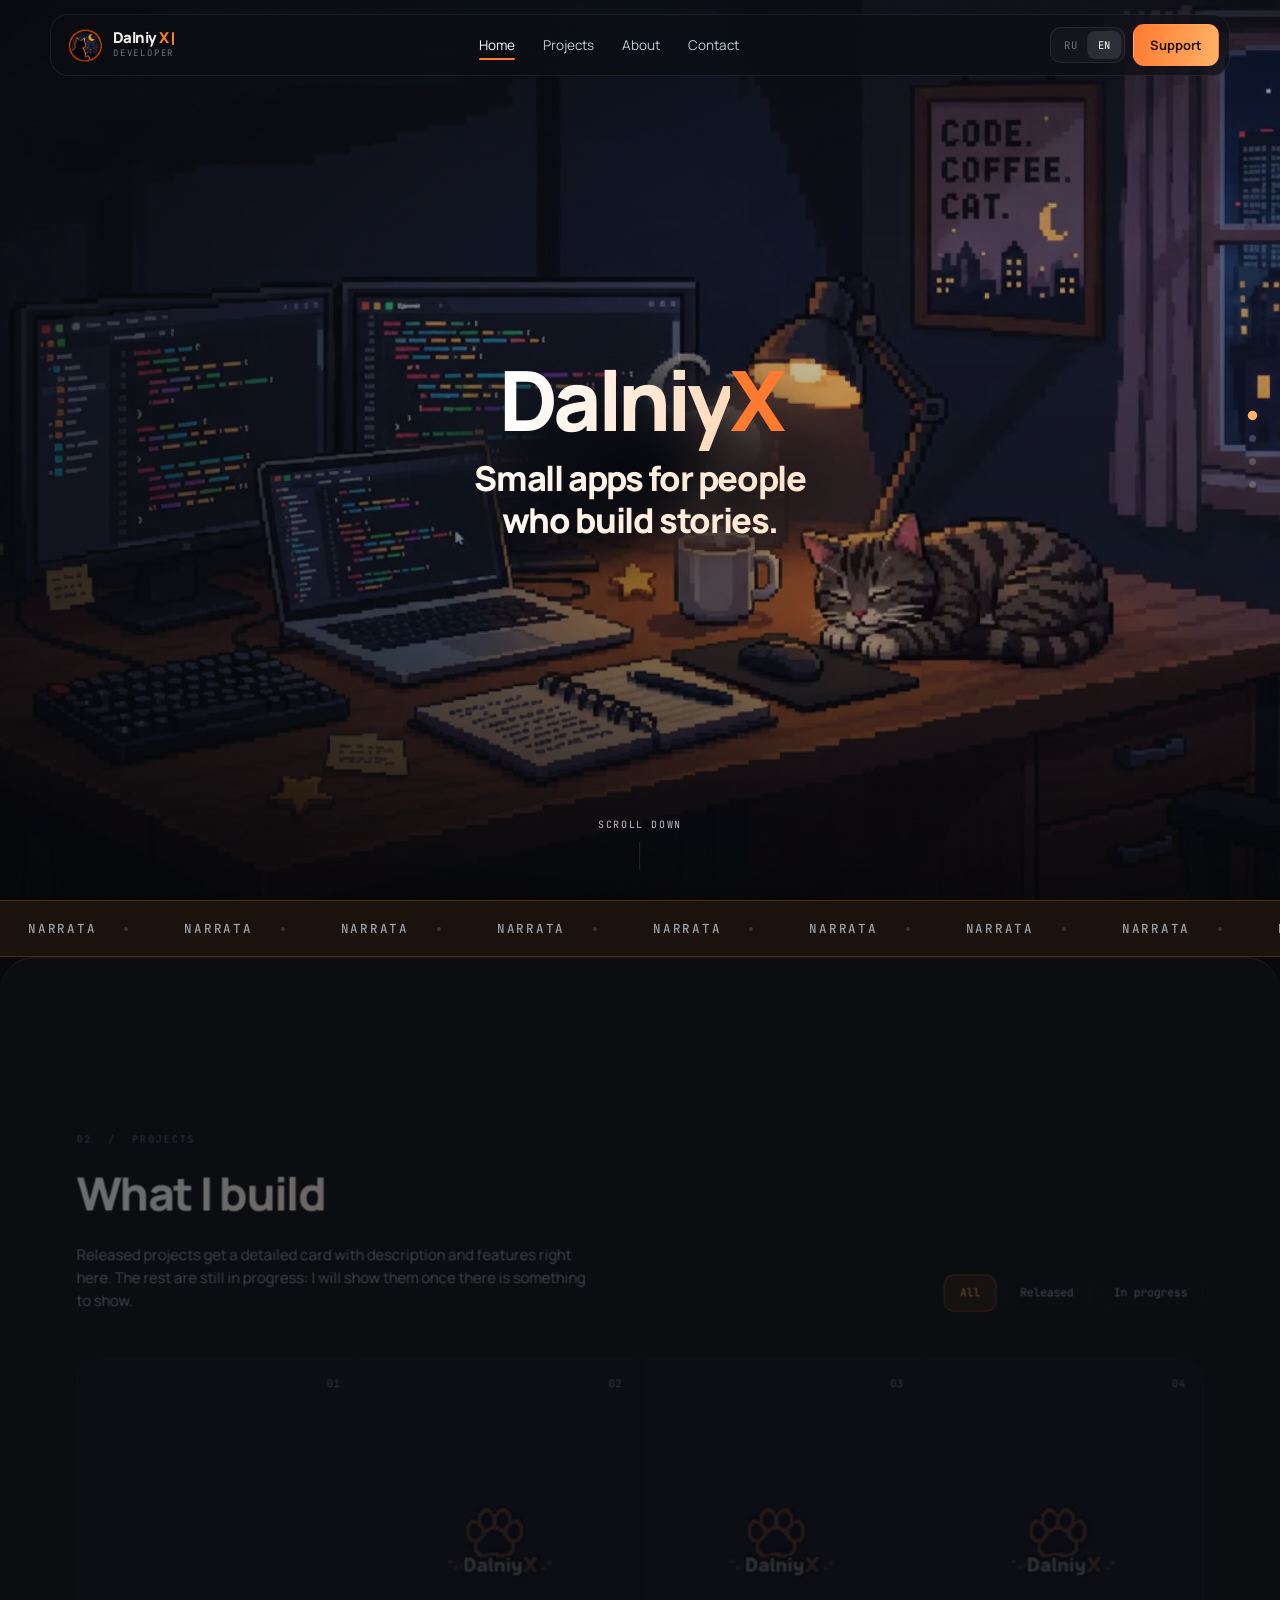
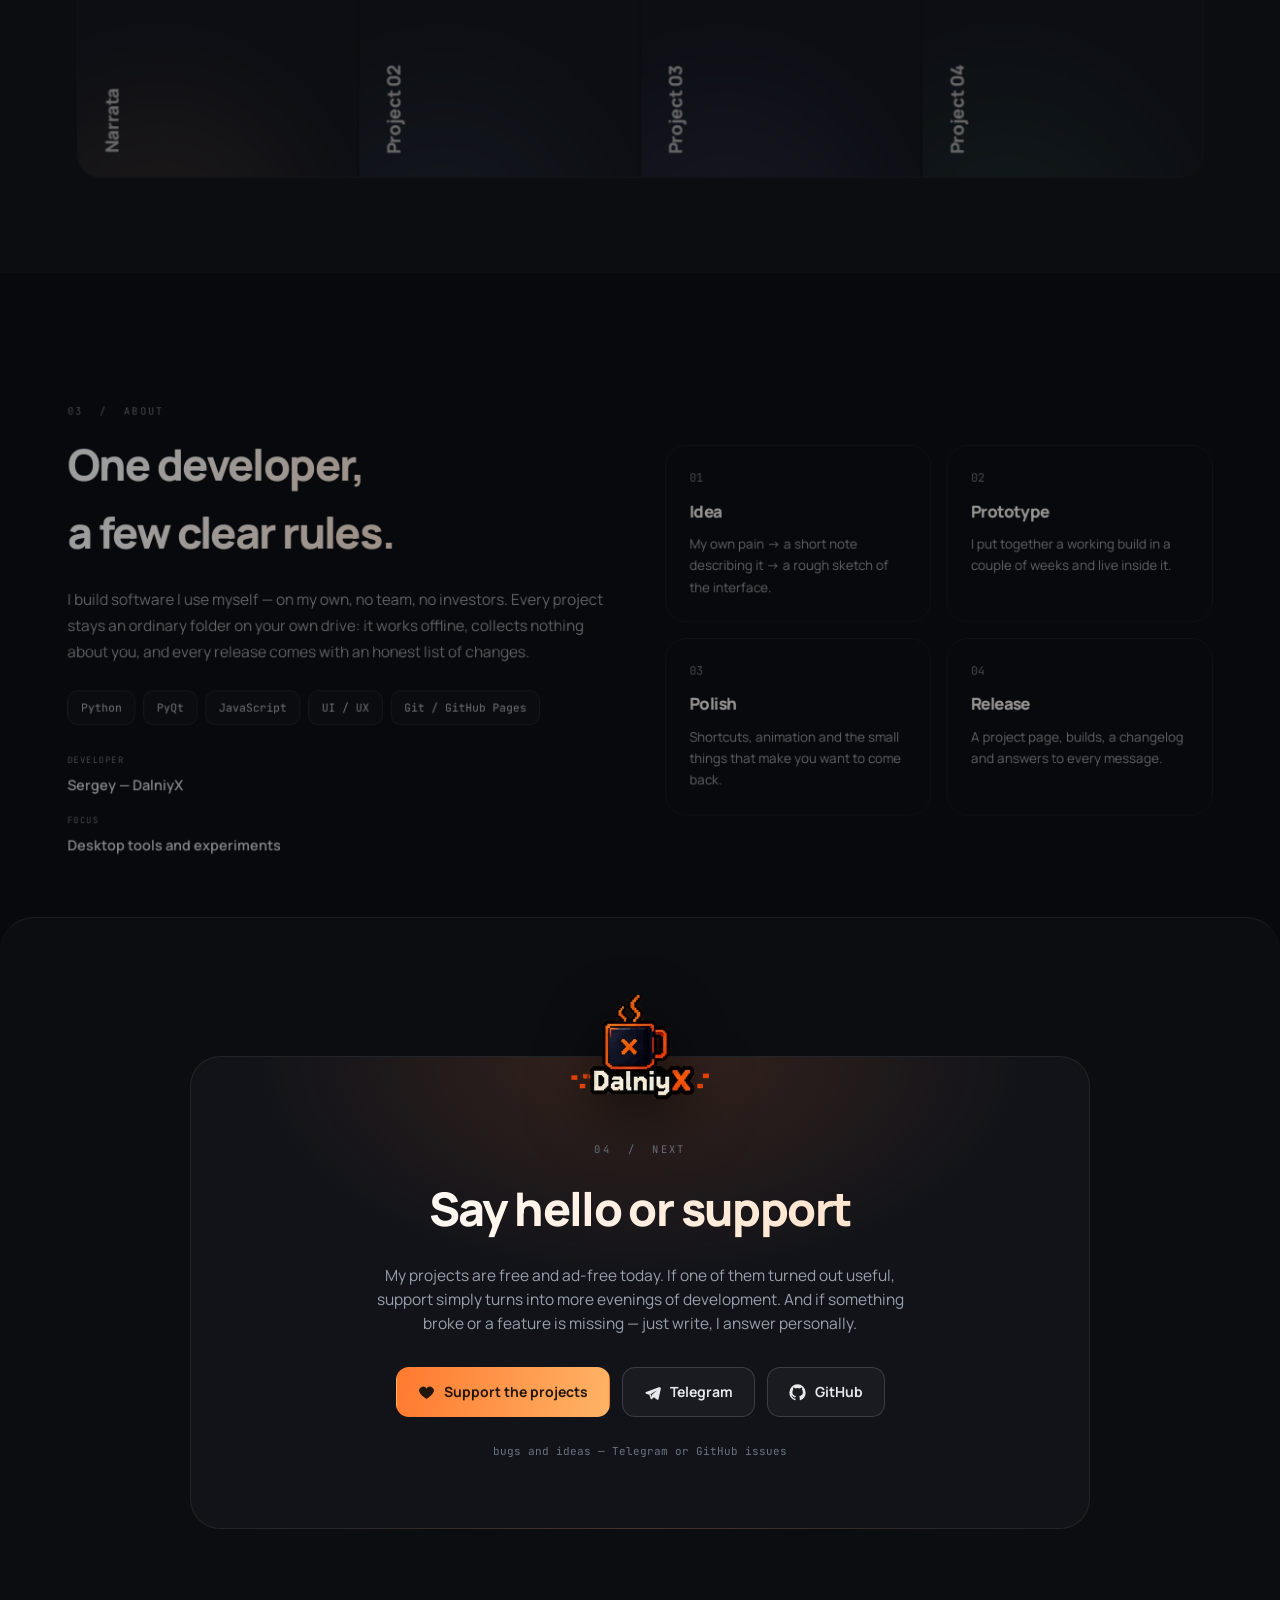
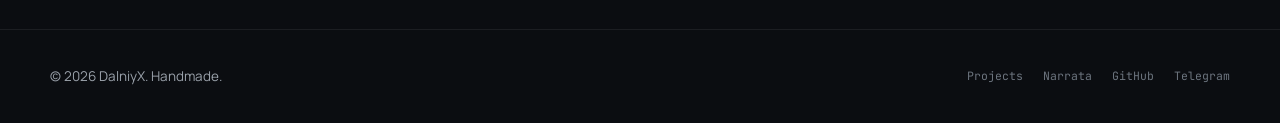
==== docs/index.html @ a0e575e5 "Обновление сайта" ====
<!DOCTYPE html>
<html lang="ru">
<head>
<meta charset="UTF-8">
<meta name="viewport" content="width=device-width, initial-scale=1">
<title>DalniyX — независимый разработчик</title>
<meta name="description" content="DalniyX — независимый разработчик. Небольшие приложения для тех, кто создаёт истории.">
<meta name="theme-color" content="#08090c">
<meta property="og:title" content="DalniyX — независимый разработчик">
<meta property="og:description" content="Небольшие приложения для тех, кто создаёт истории.">
<meta property="og:type" content="website">
<link rel="preconnect" href="https://fonts.googleapis.com">
<link rel="preconnect" href="https://fonts.gstatic.com" crossorigin>
<link href="https://fonts.googleapis.com/css2?family=Manrope:wght@400;500;600;700;800&family=JetBrains+Mono:wght@400;500&display=swap" rel="stylesheet">
<link rel="icon" href="data:image/svg+xml,%3Csvg xmlns='http://www.w3.org/2000/svg' viewBox='0 0 32 32'%3E%3Crect width='32' height='32' rx='8' fill='%23ff7a2f'/%3E%3Ctext x='16' y='22' font-family='monospace' font-size='14' font-weight='700' text-anchor='middle' fill='%231a1207'%3EDX%3C/text%3E%3C/svg%3E">
<link rel="stylesheet" href="assets/style.css?v=20260927w">
<script>setTimeout(function(){document.documentElement.classList.add("ready")},1500);</script>
<style>
  /* стили, нужные только главной */
  .hero-fixed{position:fixed;inset:0;z-index:1;overflow:hidden;display:flex;flex-direction:column;
    justify-content:center}
  /* #top — пустой распорщик под .hero-fixed, должен ВСЕГДА быть ровно в экран
     (даже на мобильных, где общий .slide--full сбрасывает min-height в auto
     для героев с контентом — но здесь контента нет, схлопывался до padding).
     Компенсация +34px под наплыв секции убрана вместе с #intro — сразу за
     героем теперь бегущая строка (без отрицательного margin-top), компенсация
     нужна только у неё самой перед #projects, см. .marquee ниже. */
  #top{min-height:100svh;background:transparent}
  .hero-bg-img{position:absolute;inset:0;width:100%;height:100%;object-fit:cover;z-index:0;background:#090b0f;
    filter:brightness(.9);transform-origin:center center;will-change:transform}
  .hero-scrim{position:absolute;inset:0;z-index:1;pointer-events:none;background:
    linear-gradient(180deg,rgba(8,9,12,.4) 0%,rgba(8,9,12,.05) 28%,rgba(8,9,12,.25) 68%,rgba(8,9,12,.85) 100%),
    linear-gradient(90deg,rgba(8,9,12,.65) 0%,rgba(8,9,12,.25) 42%,rgba(8,9,12,.02) 66%)}
  .hero-copy{position:relative;z-index:2;max-width:640px;text-align:center;isolation:isolate}
  /* мягкое замыливание позади текста — вместо рамки/карточки: сзади всегда
     разная картинка (у кого-то там экраны с кодом), а так текст остаётся
     читаемым и герой не превращается в "текст в коробке". */
  .hero-copy::before{content:"";position:absolute;z-index:-1;inset:-90px -110px -80px -110px;
    backdrop-filter:blur(20px);-webkit-backdrop-filter:blur(20px);
    -webkit-mask:radial-gradient(ellipse 42% 48% at 50% 57%,#000 0%,#000 30%,transparent 68%);
            mask:radial-gradient(ellipse 42% 48% at 50% 57%,#000 0%,#000 30%,transparent 68%);
    background:radial-gradient(ellipse 42% 48% at 50% 57%,rgba(5,6,9,.85) 0%,rgba(5,6,9,.5) 32%,transparent 66%)}
  .scroll-hint{position:absolute;left:50%;bottom:30px;transform:translateX(-50%);z-index:2;
    display:flex;flex-direction:column;align-items:center;gap:10px;
    font-family:var(--mono);font-size:10px;letter-spacing:.16em;text-transform:uppercase;color:#c7ccd2}
  .scroll-hint i{width:1px;height:28px;position:relative;overflow:hidden;background:rgba(255,255,255,.12)}
  .scroll-hint i::after{content:"";position:absolute;left:0;top:-28px;width:100%;height:28px;
    background:linear-gradient(var(--acc-2),transparent);animation:scrollHintMove 2.4s ease-in-out infinite}
  @keyframes scrollHintMove{0%{transform:translateY(0)}100%{transform:translateY(56px)}}
  h1.title{margin:0;font-size:clamp(3rem,7.4vw,5.2rem);line-height:.95;letter-spacing:-.055em}
  h1.title .x{color:var(--acc)}
  .title-sub{display:block;margin-top:18px;font-size:clamp(1.35rem,3vw,2.15rem);line-height:1.2;letter-spacing:-.04em;font-weight:800}
  .lead{margin-top:22px;max-width:560px;color:var(--muted);font-size:16.5px;line-height:1.75}
  .lead b{color:var(--text);font-weight:700}
  .filters{display:flex;gap:8px;flex-wrap:wrap}
  .f-btn{padding:9px 16px;border:1px solid var(--line);border-radius:11px;font-family:var(--mono);font-size:12px;
    color:var(--muted);transition:color var(--t-mid) var(--e-out),border-color var(--t-mid) var(--e-out),background var(--t-mid) var(--e-out)}
  .f-btn:hover{color:#fff;border-color:var(--line-strong)}
  .f-btn.on{background:var(--acc-soft);border-color:rgba(255,122,47,.4);color:var(--acc-2)}
  .about-grid{display:grid;grid-template-columns:1fr 1fr;gap:52px;align-items:center}
  .tags{margin-top:26px;display:flex;flex-wrap:wrap;gap:8px}
  .tag{padding:8px 13px;border:1px solid var(--line);border-radius:10px;background:rgba(255,255,255,.03);
    font-family:var(--mono);font-size:11.5px;color:#b0b7bf}
  .facts{margin-top:30px;display:grid;gap:18px}
  .fact small{display:block;font-family:var(--mono);font-size:9px;letter-spacing:.16em;text-transform:uppercase;
    color:var(--dim);margin-bottom:5px}
  .fact span{font-size:14.5px;color:#d3d8de;font-weight:600}
  .steps{display:grid;grid-template-columns:1fr 1fr;gap:16px}
  .steps .card{background:transparent;border-color:rgba(255,255,255,.07)}
  .steps .card:hover{background:var(--surface);border-color:var(--line)}
  .steps .card-in{padding:24px}
  .steps .n{font-family:var(--mono);font-size:12px;color:var(--dim)}
  .steps h3{margin-top:12px;font-size:17px}
  .steps p{margin-top:9px;font-size:13.5px;color:var(--muted);line-height:1.65}
  /* overflow:visible — кружка .final-mug выступает за верхнюю рамку; свечение
     поэтому не отдельным размытым ::after (он бы вытек наружу), а фоном. */
  .final{position:relative;overflow:visible;text-align:center;padding:84px 34px 68px;border:1px solid var(--line);
    border-radius:30px;
    background:radial-gradient(560px 320px at 50% 0%,rgba(255,122,47,.16),transparent 70%),var(--surface)}
  .final>*{position:relative;z-index:1}
  .final>.final-mug{position:absolute;top:0;left:50%;z-index:2;width:150px;height:auto;
    transform:translate(-50%,-56%);filter:drop-shadow(0 18px 28px rgba(0,0,0,.6))}
  .final h2{margin-top:16px;font-size:clamp(2rem,4.4vw,2.9rem)}
  .final .sub{margin:18px auto 0;max-width:540px;color:var(--muted);font-size:15.5px}
  .final-row{margin-top:32px;display:flex;flex-wrap:wrap;gap:12px;justify-content:center}
  .final-note{margin-top:26px;font-family:var(--mono);font-size:11px;color:var(--dim)}
  @media(max-width:1020px){
    .about-grid{grid-template-columns:1fr;gap:36px}
  }
  @media(max-width:680px){
    /* flex:1 1 0 из базового правила задаёт flex-basis:0 — на колоночном
       направлении это важнее явного height, поэтому здесь переопределяем
       именно flex (basis без grow/shrink), а не просто height. */
    .accordion{flex-direction:column;height:auto;border-radius:20px}
    .accordion .ac-col{flex:0 0 84px}
    .accordion .ac-col:hover,.accordion .ac-col.open{flex:0 0 320px}
    .accordion .ac-label{writing-mode:horizontal-tb;transform:none;left:22px;bottom:auto;top:20px;right:50px}
    .accordion .ac-body{min-width:0}
    .accordion .ac-num{top:16px}
    .steps{grid-template-columns:1fr}
    .final{padding:70px 22px 46px;border-radius:24px}
    .final>.final-mug{width:118px}
  }
</style>
</head>
<body data-page="home">
<div class="bg-glow"></div>
<div class="bg-grid"></div>
<div class="progress-top"></div>

<!-- ============ ШАПКА ============ -->
<header>
  <div class="wrap">
    <div class="bar">
      <a class="brand" href="#top">
        <img class="brand-icon" src="assets/img/brand-icon.png" alt="" width="40" height="40">
        <span class="brand-text">
          <span class="brand-name">Dalniy<span class="x">X</span><i class="cursor" aria-hidden="true"></i></span>
          <span class="brand-sub">indie dev</span>
        </span>
      </a>

      <nav class="links" id="nav">
        <a href="#top" data-t="nav.home">Главная</a>
        <a href="#projects" data-t="nav.projects">Проекты</a>
        <a href="#about" data-t="nav.about">Обо мне</a>
        <a href="#contact" data-t="nav.contact">Контакты</a>
      </nav>

      <div class="bar-right">
        <div class="lang" id="lang" data-lang="ru">
          <span class="knob"></span>
          <button type="button" data-lang-set="ru">RU</button>
          <button type="button" data-lang-set="en">EN</button>
        </div>
        <a class="btn btn-primary btn-sm nav-support" href="#" data-support data-t="nav.support">Поддержать</a>
        <button class="burger" id="burger" data-t-aria="a11y.menu" aria-label="Меню" aria-expanded="false"><i></i><i></i><i></i></button>
      </div>
    </div>

    <div class="mobile" id="mobile">
      <div class="mobile-inner">
        <a href="#projects" data-t="nav.projects">Проекты</a>
        <a href="#about" data-t="nav.about">Обо мне</a>
        <a href="#contact" data-t="nav.contact">Контакты</a>
        <button type="button" data-support data-t="nav.support">Поддержать</button>
      </div>
    </div>
  </div>
</header>

<!-- ============ 01 · ГЛАВНАЯ ============ -->
<!-- ================= ФОН: ЗАКРЕПЛЁННОЕ ВИДЕО =================
     position:fixed — видео остаётся на месте, пока #top (пустой
     распорщик высотой в экран) прокручивается мимо. Текст гаснет
     и уезжает вверх при скролле, видео едва заметно наезжает
     зумом (Ken Burns) — JS в assets/app.js. Затем секция #intro
     (z-index выше) физически наезжает и закрывает видео.
     Приём подсмотрен на gptunnel.ru — тот же .video-section
     {position:fixed} + .spacer + .content-section{z-index:10}.
     Цикл видео сшит кроссфейдом 0.4с через ffmpeg (без этого
     на стыке конца/начала был бы заметный скачок кадра). -->
<div class="hero-fixed" id="heroFixed">
  <video class="hero-bg-img" id="heroBg" autoplay muted loop playsinline preload="auto"
         poster="assets/video/hero-poster.jpg" aria-hidden="true">
    <source src="assets/video/hero-loop.webm" type="video/webm">
    <source src="assets/video/hero-loop.mp4" type="video/mp4">
  </video>
  <div class="hero-scrim" aria-hidden="true"></div>

  <div class="wrap hero-copy" id="heroCopy">
    <h1 class="title">
      <span class="grad">Dalniy</span><span class="x">X</span>
      <span class="title-sub grad" data-t="home.titleSub">Небольшие приложения<br>для тех, кто создаёт истории.</span>
    </h1>
  </div>

  <a class="scroll-hint" id="scrollHint" href="#intro" aria-hidden="true" tabindex="-1">
    <span data-t="home.scroll">Листайте вниз</span>
    <i></i>
  </a>
</div>

<section class="slide slide--full" id="top" data-label="Главная" data-label-en="Home" aria-hidden="true"></section>

<!-- Бегущая строка: названия проектов, рендерит assets/app.js из тех же
     данных, что и карточки ниже — ничего не хардкожено, правится в Студии. -->
<div class="marquee" id="marquee" aria-hidden="true">
  <div class="marquee-track" id="marqueeTrack"></div>
</div>

<!-- ============ 03 · ПРОЕКТЫ ============ -->
<section class="slide slide--soft" id="projects" data-label="Проекты" data-label-en="Projects">
  <div class="wrap" data-scrub>
    <div class="sec-head">
      <div>
        <p class="eyebrow rv"><b>02</b> &nbsp;/&nbsp; <span data-t="home.pr.eyebrow">проекты</span></p>
        <h2 class="grad rv" data-t="home.pr.h2">Что я делаю</h2>
        <p class="sub rv" data-t="home.pr.sub">Готовые проекты живут на собственных страницах — с описанием, сборками и историей версий. Остальные пока в работе: покажу, как только будет что показывать.</p>
      </div>
      <div class="filters rv">
        <button class="f-btn on" data-f="all" data-t="home.f.all">Все</button>
        <button class="f-btn" data-f="release" data-t="home.f.release">В релизе</button>
        <button class="f-btn" data-f="wip" data-t="home.f.wip">В разработке</button>
      </div>
    </div>

    <!-- Карточки рисует assets/app.js по данным из assets/content.js -->
    <div class="accordion-wrap">
      <div class="accordion" id="grid"></div>
      <button class="ac-nav ac-nav-prev" id="acPrev" aria-label="Прокрутить влево" hidden>
        <svg width="18" height="18" viewBox="0 0 24 24" fill="none" stroke="currentColor" stroke-width="2.3" stroke-linecap="round" stroke-linejoin="round"><path d="M15 6l-6 6 6 6"/></svg>
      </button>
      <button class="ac-nav ac-nav-next" id="acNext" aria-label="Прокрутить вправо" hidden>
        <svg width="18" height="18" viewBox="0 0 24 24" fill="none" stroke="currentColor" stroke-width="2.3" stroke-linecap="round" stroke-linejoin="round"><path d="M9 6l6 6-6 6"/></svg>
      </button>
    </div>
  </div>
</section>

<!-- ============ 03 · ОБО МНЕ ============ -->
<section class="slide" id="about" data-label="Обо мне" data-label-en="About">
  <div class="wrap about-grid" data-scrub>
    <div>
      <p class="eyebrow rv"><b>03</b> &nbsp;/&nbsp; <span data-t="home.ab.eyebrow">обо мне</span></p>
      <h2 class="grad rv" style="margin-top:12px;font-size:clamp(2rem,4.2vw,2.8rem)" data-t="home.ab.h2">Один разработчик<br>и понятные правила.</h2>
      <p class="rv" style="margin-top:22px;font-size:15.5px;line-height:1.75;color:var(--muted)" data-t="home.ab.p1">
        Я делаю софт, которым пользуюсь сам — в одиночку, без команды и инвесторов.
        Каждый проект остаётся обычной папкой на вашем диске: работает без интернета,
        ничего о вас не собирает, а версии выходят с честным списком изменений.
      </p>

      <div class="tags rv">
        <span class="tag">Python</span>
        <span class="tag">PyQt</span>
        <span class="tag">JavaScript</span>
        <span class="tag">UI / UX</span>
        <span class="tag">Git / GitHub Pages</span>
      </div>

      <div class="facts rv">
        <div class="fact"><small data-t="home.ab.l1">Разработчик</small><span data-t="home.ab.v1">Sergey — DalniyX</span></div>
        <div class="fact"><small data-t="home.ab.l2">Чем занимаюсь</small><span data-t="home.ab.v2">Настольные инструменты и эксперименты</span></div>
      </div>
    </div>

    <div class="steps">
      <div class="card rv"><div class="card-in">
        <span class="n">01</span><h3 data-t="home.s1.t">Идея</h3>
        <p data-t="home.s1.p">Своя боль → короткое описание в заметках → набросок интерфейса.</p>
      </div></div>
      <div class="card rv"><div class="card-in">
        <span class="n">02</span><h3 data-t="home.s2.t">Прототип</h3>
        <p data-t="home.s2.p">Собираю рабочую версию за пару недель и живу в ней каждый день.</p>
      </div></div>
      <div class="card rv"><div class="card-in">
        <span class="n">03</span><h3 data-t="home.s3.t">Полировка</h3>
        <p data-t="home.s3.p">Горячие клавиши, анимации и мелочи, ради которых хочется вернуться.</p>
      </div></div>
      <div class="card rv"><div class="card-in">
        <span class="n">04</span><h3 data-t="home.s4.t">Релиз</h3>
        <p data-t="home.s4.p">Страница проекта, сборки, changelog и ответы на обратную связь.</p>
      </div></div>
    </div>
  </div>
</section>

<!-- ============ 04 · КОНТАКТЫ И ПОДДЕРЖКА ============ -->
<section class="slide slide--soft" id="contact" data-label="Контакты" data-label-en="Contact">
  <div class="wrap" style="max-width:900px" data-scrub>
    <div class="final rv">
      <img class="final-mug" src="assets/img/support-mug.png" alt="" aria-hidden="true">
      <p class="eyebrow"><b>04</b> &nbsp;/&nbsp; <span data-t="home.fin.eyebrow">дальше</span></p>
      <h2 class="grad" data-t="home.fin.h2">Написать или поддержать</h2>
      <p class="sub" data-t="home.fin.sub">
        Все приложения бесплатные и без рекламы. Если они пригодились — поддержка
        превращается в новые вечера за кодом. А если что-то сломалось или не хватает
        функции, просто напишите: отвечаю сам.
      </p>

      <div class="final-row">
        <button class="btn btn-primary" data-support>
          <svg width="17" height="17" viewBox="0 0 24 24" fill="currentColor"><path d="M12 21s-7.5-4.6-9.6-9A5.4 5.4 0 0 1 12 6.5 5.4 5.4 0 0 1 21.6 12c-2.1 4.4-9.6 9-9.6 9z"/></svg>
          <span data-t="home.fin.support">Поддержать проекты</span>
        </button>
        <a class="btn btn-ghost" href="https://t.me/dalniyx" data-link="telegram" target="_blank" rel="noopener">
          <svg width="17" height="17" viewBox="0 0 24 24" fill="currentColor"><path d="M21.8 4.1 2.9 11.4c-1 .4-1 1.8 0 2.2l4.7 1.5 1.8 5.6c.3.8 1.3 1 1.9.4l2.6-2.5 4.7 3.5c.7.5 1.7.1 1.9-.7l3.3-15c.2-1-.8-1.8-1.7-1.4zM9.4 14.5l9-5.7-7.5 6.9-.4 3.1-1.1-4.3z"/></svg>
          Telegram
        </a>
        <a class="btn btn-ghost" href="https://github.com/dalniyx" data-link="github" target="_blank" rel="noopener">
          <svg width="17" height="17" viewBox="0 0 24 24" fill="currentColor"><path d="M12 .5A11.5 11.5 0 0 0 .5 12a11.5 11.5 0 0 0 7.9 10.9c.6.1.8-.2.8-.6v-2c-3.2.7-3.9-1.5-3.9-1.5-.6-1.3-1.4-1.7-1.4-1.7-1.1-.8.1-.8.1-.8 1.2.1 1.8 1.2 1.8 1.2 1.1 1.8 2.8 1.3 3.5 1 .1-.8.4-1.3.8-1.6-2.6-.3-5.3-1.3-5.3-5.7 0-1.3.4-2.3 1.2-3.1-.1-.3-.5-1.5.1-3.1 0 0 1-.3 3.2 1.2a11 11 0 0 1 5.8 0c2.2-1.5 3.2-1.2 3.2-1.2.6 1.6.2 2.8.1 3.1.8.8 1.2 1.8 1.2 3.1 0 4.4-2.7 5.4-5.3 5.7.4.4.8 1.1.8 2.2v3.3c0 .4.2.7.8.6A11.5 11.5 0 0 0 23.5 12 11.5 11.5 0 0 0 12 .5Z"/></svg>
          GitHub
        </a>
      </div>

      <p class="final-note" data-t="home.fin.note">баги и идеи — в Telegram или issues на GitHub</p>
    </div>
  </div>
</section>

<!-- ============ ПОДВАЛ ============ -->
<footer>
  <div class="wrap site-foot">
    <div style="display:flex;align-items:center;gap:11px">
      <span>© <span data-year></span> DalniyX. <span data-t="footer.copy">Сделано вручную.</span></span>
    </div>
    <div class="links">
      <a href="#projects" data-t="nav.projects">Проекты</a>
      <a href="narrata.html">Narrata</a>
      <a href="https://github.com/dalniyx" data-link="github" target="_blank" rel="noopener">GitHub</a>
      <a href="https://t.me/dalniyx" data-link="telegram" target="_blank" rel="noopener">Telegram</a>
    </div>
  </div>
</footer>

<button class="to-top" id="toTop" type="button" aria-label="Наверх" data-t-aria="a11y.toTop">
  <svg width="18" height="18" viewBox="0 0 24 24" fill="none" stroke="currentColor" stroke-width="2.3" stroke-linecap="round" stroke-linejoin="round"><path d="M12 19V5"/><path d="m5 12 7-7 7 7"/></svg>
</button>

<!-- ============ МОДАЛКА ПОДДЕРЖКИ ============
     ВНИМАНИЕ: ссылки ниже — заготовки, подставьте свои адреса. -->
<dialog class="support" id="support" aria-label="Support">
  <div class="support-box">
    <h3 data-t="support.title">Поддержать проекты</h3>
    <p class="note" data-t="support.note">Любая сумма — это ещё один вечер разработки. Выберите удобный способ:</p>
    <div class="support-list">
      <a class="support-item" href="https://boosty.to/dalniyx" data-link="boosty" target="_blank" rel="noopener">
        <span class="ico o sm" style="width:38px;height:38px;border-radius:11px;font-weight:800;color:#22150a">B</span>
        <span><b>Boosty</b><small data-t="support.boostySub">регулярная поддержка</small></span>
        <span class="go">→</span>
      </a>
      <a class="support-item" href="" data-link="patreon" target="_blank" rel="noopener">
        <span class="ico p sm" style="width:38px;height:38px;border-radius:11px;font-weight:800;color:#2b0e08">P</span>
        <span><b>Patreon</b><small data-t="support.patreonSub">регулярная поддержка</small></span>
        <span class="go">→</span>
      </a>
      <a class="support-item" href="https://www.donationalerts.com/r/dalniyx" data-link="donationalerts" target="_blank" rel="noopener">
        <span class="ico v sm" style="width:38px;height:38px;border-radius:11px;font-weight:800;color:#0a0d11">D</span>
        <span><b>DonationAlerts</b><small data-t="support.daSub">разовый донат</small></span>
        <span class="go">→</span>
      </a>
      <a class="support-item" href="" data-link="tbank" target="_blank" rel="noopener">
        <span class="ico y sm" style="width:38px;height:38px;border-radius:11px;font-weight:800;color:#22150a">Т</span>
        <span><b>Т-Банк</b><small data-t="support.tbankSub">сбор картой, без регистрации</small></span>
        <span class="go">→</span>
      </a>
      <a class="support-item" href="https://pay.cloudtips.ru/p/00000000" data-link="cloudtips" target="_blank" rel="noopener">
        <span class="ico g sm" style="width:38px;height:38px;border-radius:11px;font-weight:800;color:#0a0d11">₽</span>
        <span><b>CloudTips</b><small data-t="support.ctSub">картой, без регистрации</small></span>
        <span class="go">→</span>
      </a>
    </div>
    <button class="support-close" data-close data-t="support.close">закрыть</button>
  </div>
</dialog>

<!-- ============ МОДАЛКА ПРОЕКТА ============
     Общее окно проекта вместо отдельных страниц (narrata.html физически ещё
     лежит). Открывается только у проектов с включённым «Окно проекта по клику»
     в Студии; всё наполнение — из project.details в content.js, см.
     fillProjectModal() в app.js. -->
<dialog class="project-modal" id="projectModal" aria-label="Project">
  <div class="project-modal-box">
    <button class="project-modal-close" data-close aria-label="Закрыть">
      <svg width="18" height="18" viewBox="0 0 24 24" fill="none" stroke="currentColor" stroke-width="2.3" stroke-linecap="round" stroke-linejoin="round"><path d="M18 6 6 18M6 6l12 12"/></svg>
    </button>
    <div class="pm-cover" id="pmCover"></div>
    <div class="pm-body">
      <div class="project-modal-head">
        <span class="ico o sm" id="pmIcon"></span>
        <span class="badge" id="pmStatus"></span>
      </div>
      <h3 class="project-modal-title" id="pmTitle"></h3>
      <p class="project-modal-tagline" id="pmTagline"></p>
      <p class="project-modal-lead" id="pmLead"></p>
      <div class="pm-facts" id="pmFacts"></div>
      <ul class="pm-features" id="pmFeatures"></ul>
      <div class="pm-cta" id="pmCta"></div>
    </div>
  </div>
</dialog>

<script src="assets/content.js?v=20260927w" defer></script>
<script src="assets/i18n.js?v=20260927w" defer></script>
<script src="assets/app.js?v=20260927w" defer></script>
</body>
</html>
---- docs/assets/style.css ----
/* ============================================================
   DalniyX — общие стили
   Тёмная тема, тёплый янтарный акцент, спокойная моторика.
   ============================================================ */

:root{
  /* поверхности — тёмные, с мягкими ступенями высоты */
  --bg:#08090c;
  --bg-soft:#0b0d11;
  --surface:#111319;
  --surface-2:#171a21;
  --line:rgba(255,255,255,.07);
  --line-strong:rgba(255,255,255,.15);

  /* текст */
  --text:#f4f1ed;
  --muted:#9aa1aa;
  --dim:#6c747e;

  /* акценты */
  --acc:#ff7a2f;
  --acc-2:#ffb366;
  --acc-soft:rgba(255,122,47,.12);
  --ok:#58cf95;

  --max:1180px;
  --mono:'JetBrains Mono',ui-monospace,monospace;

  /* моторика: длинные мягкие кривые, без резких отскоков */
  --e-soft:cubic-bezier(.32,.72,0,1);
  --e-out:cubic-bezier(.22,.61,.36,1);
  --t-fast:.35s;
  --t-mid:.7s;
  --t-slow:1.1s;

  --shadow:0 40px 90px -50px rgba(0,0,0,.95);
}

*{box-sizing:border-box;-webkit-tap-highlight-color:transparent}
html{scroll-padding-top:96px}
body{
  margin:0;background:var(--bg);color:var(--text);
  font-family:Manrope,system-ui,sans-serif;line-height:1.55;
  overflow-x:hidden;-webkit-font-smoothing:antialiased;
}
/* мягкое появление страницы после применения языка */
html:not(.ready) body{opacity:0}
html.ready body{opacity:1;transition:opacity .5s var(--e-out)}

/* лёгкое зерно + виньетка на весь сайт — для кинематографичности, очень
   тонко (2.5%), почти не осознаётся глазом напрямую, но убирает ощущение
   «плоской» цифровой картинки. Фиксированные слои, клики не перехватывают. */
body::before{content:"";position:fixed;inset:0;z-index:5;pointer-events:none;
  background:radial-gradient(120% 85% at 50% 40%,transparent 55%,rgba(0,0,0,.35) 100%)}
body::after{content:"";position:fixed;inset:0;z-index:5;pointer-events:none;opacity:.025;mix-blend-mode:overlay;
  background-image:url("data:image/svg+xml,%3Csvg xmlns='http://www.w3.org/2000/svg'%3E%3Cfilter id='g'%3E%3CfeTurbulence type='fractalNoise' baseFrequency='0.8' numOctaves='2' stitchTiles='stitch'/%3E%3C/filter%3E%3Crect width='100%25' height='100%25' filter='url(%23g)'/%3E%3C/svg%3E");
  background-size:180px 180px}

a{color:inherit;text-decoration:none}
button{font:inherit;color:inherit;background:none;border:0;cursor:pointer}
h1,h2,h3{margin:0;font-weight:800;letter-spacing:-.035em}
p{margin:0}
img{max-width:100%}
::selection{background:rgba(255,122,47,.3)}
::-webkit-scrollbar{width:10px}
::-webkit-scrollbar-track{background:#06070a}
::-webkit-scrollbar-thumb{background:#1e232a;border-radius:99px}
::-webkit-scrollbar-thumb:hover{background:#2c323b}

@view-transition{navigation:auto}
::view-transition-old(root),::view-transition-new(root){animation-duration:.5s;animation-timing-function:cubic-bezier(.32,.72,0,1)}

/* ---------- фон ---------- */
.bg-glow{position:fixed;inset:0;z-index:-2;pointer-events:none;background:
  radial-gradient(1100px 620px at 80% -8%,rgba(255,122,47,.16),transparent 62%),
  radial-gradient(820px 560px at 4% 68%,rgba(255,140,70,.05),transparent 64%),
  linear-gradient(180deg,#0b0d11,#08090c 58%,#07080b)}
.bg-grid{position:fixed;inset:0;z-index:-1;pointer-events:none;opacity:.5;
  background-image:linear-gradient(rgba(255,255,255,.032) 1px,transparent 1px),
                   linear-gradient(90deg,rgba(255,255,255,.032) 1px,transparent 1px);
  background-size:78px 78px;
  -webkit-mask-image:radial-gradient(ellipse 95% 62% at 50% 0%,#000 14%,transparent 84%);
  mask-image:radial-gradient(ellipse 95% 62% at 50% 0%,#000 14%,transparent 84%)}

.progress-top{position:fixed;top:0;left:0;height:2px;width:0;z-index:200;
  background:linear-gradient(90deg,rgba(255,122,47,.6),var(--acc-2));opacity:.9}

.wrap{width:min(var(--max),calc(100% - 44px));margin:0 auto;position:relative;z-index:2}
.eyebrow{font-family:var(--mono);font-size:10.5px;letter-spacing:.22em;text-transform:uppercase;color:var(--dim)}
.eyebrow b{color:var(--dim);font-weight:400}
.grad{background:linear-gradient(100deg,#fff 4%,#ffd9b8 48%,#fff 92%);background-size:220% 100%;background-position:0% 0%;
  -webkit-background-clip:text;background-clip:text;color:transparent}
.grad:hover{animation:gradShimmer 1.6s linear infinite}
@keyframes gradShimmer{from{background-position:0% 0%}to{background-position:200% 0%}}

/* ---------- шапка ---------- */
header{position:fixed;top:0;left:0;right:0;z-index:120}
.bar{margin-top:14px;display:flex;align-items:center;justify-content:space-between;gap:14px;
  padding:9px 10px 9px 14px;border:1px solid var(--line);border-radius:18px;
  background:rgba(12,14,18,.6);backdrop-filter:blur(20px) saturate(140%);-webkit-backdrop-filter:blur(20px) saturate(140%);
  transition:background var(--t-mid) var(--e-out),border-color var(--t-mid) var(--e-out),box-shadow var(--t-mid) var(--e-out)}
header.stuck .bar{background:rgba(10,12,16,.9);border-color:var(--line-strong);box-shadow:0 20px 50px -34px rgba(0,0,0,1)}
/* логотип — иконка (кот в кольце, assets/img/brand-icon.png) + текст в столбик рядом */
.brand{display:flex;align-items:center;gap:10px}
.brand-icon{width:38px;height:38px;border-radius:50%;flex:none;transition:transform var(--t-mid) var(--e-out)}
.brand:hover .brand-icon{transform:rotate(-8deg)}
.brand-text{display:flex;flex-direction:column}
.brand-name{display:flex;align-items:center;gap:3px;font-weight:800;letter-spacing:-.04em;font-size:15px;line-height:1.15;
  transition:opacity var(--t-mid) var(--e-out)}
.brand:hover .brand-name{opacity:.85}
.brand-name .x{color:var(--acc)}
.brand-name .cursor{width:2px;height:13px;border-radius:2px;background:var(--acc);animation:brandBlink 1.1s step-end infinite}
@keyframes brandBlink{0%,45%{opacity:1}50%,100%{opacity:0}}
.brand-sub{display:block;font-family:var(--mono);font-size:9px;letter-spacing:.2em;text-transform:uppercase;color:var(--dim)}
nav.links{display:flex;align-items:center;gap:2px}
nav.links a{position:relative;padding:9px 13px;border-radius:11px;font-size:13.5px;color:#c4cad2;
  transition:color var(--t-fast) var(--e-out),background var(--t-fast) var(--e-out)}
nav.links a:hover{color:#fff;background:rgba(255,255,255,.05)}
nav.links a.active{color:#fff}
nav.links a.active::after{content:"";position:absolute;left:13px;right:13px;bottom:5px;height:1.5px;border-radius:2px;background:var(--acc)}

/* переключатель языка */
.lang{position:relative;display:flex;align-items:center;padding:3px;border:1px solid var(--line);border-radius:11px;
  background:rgba(255,255,255,.03);margin-left:6px}
.lang button{position:relative;z-index:1;padding:6px 10px;border-radius:8px;font-family:var(--mono);font-size:10.5px;
  letter-spacing:.06em;color:var(--dim);transition:color var(--t-mid) var(--e-out)}
.lang button.on{color:#fff}
.lang .knob{position:absolute;top:3px;left:3px;height:calc(100% - 6px);width:calc(50% - 3px);border-radius:8px;
  background:rgba(255,255,255,.1);transition:transform .55s var(--e-soft)}
.lang[data-lang="en"] .knob{transform:translateX(100%)}

.bar-right{display:flex;align-items:center;gap:8px}
.burger{display:none;width:40px;height:40px;border:1px solid var(--line);border-radius:12px;
  flex-direction:column;align-items:center;justify-content:center;gap:4px}
.burger i{display:block;width:17px;height:1.5px;background:#fff;border-radius:2px;
  transition:transform .55s var(--e-soft),opacity .3s var(--e-out)}
.burger.on i:nth-child(1){transform:translateY(5.5px) rotate(45deg)}
.burger.on i:nth-child(2){opacity:0}
.burger.on i:nth-child(3){transform:translateY(-5.5px) rotate(-45deg)}
.mobile{overflow:hidden;max-height:0;transition:max-height .65s var(--e-soft)}
.mobile-inner{margin-top:8px;padding:8px;border:1px solid var(--line);border-radius:18px;
  background:rgba(11,13,17,.97);backdrop-filter:blur(20px);display:flex;flex-direction:column}
.mobile-inner a,.mobile-inner button{padding:13px 14px;border-radius:12px;font-size:15px;text-align:left}
.mobile-inner a:active{background:rgba(255,255,255,.06)}

/* ---------- кнопки ---------- */
.btn{display:inline-flex;align-items:center;justify-content:center;gap:9px;padding:13px 21px;border-radius:13px;
  font-size:14px;font-weight:700;border:1px solid transparent;white-space:nowrap;
  transition:transform var(--t-fast) var(--e-out),background var(--t-mid) var(--e-out),
             border-color var(--t-mid) var(--e-out),color var(--t-mid) var(--e-out),opacity var(--t-fast)}
.btn svg{flex:none}
.btn:active{transform:scale(.975)}
.btn-primary{background:linear-gradient(100deg,var(--acc),var(--acc-2));color:#22150a}
.btn-primary:hover{opacity:.9}
.btn-ghost{border-color:var(--line-strong);color:#e6e9ec;background:rgba(255,255,255,.035)}
.btn-ghost:hover{background:rgba(255,255,255,.075);border-color:rgba(255,179,102,.45);color:#fff}
.btn-sm{padding:10px 16px;font-size:13px;border-radius:11px}
.btn-wide{width:100%}
.link-mono{font-family:var(--mono);font-size:12px;color:var(--acc-2);display:inline-flex;align-items:center;gap:7px;
  transition:gap .55s var(--e-soft),color var(--t-mid) var(--e-out)}
.link-mono:hover{gap:12px;color:var(--acc)}

/* ---------- секции ---------- */
/* фон обязателен: .hero-fixed стоит position:fixed позади всего,
   и любая секция без сплошной заливки будет просвечивать закреплённой
   картинкой героя насквозь — это не для «Обо мне», это для всех */
.slide{position:relative;z-index:2;padding:138px 0 100px;background:var(--bg)}
.slide--full{min-height:100svh;display:flex;flex-direction:column;justify-content:center}
/* мягкие секции наплывают на предыдущую панелью со скруглённым верхом */
.slide--soft{background:var(--bg-soft);border-top:1px solid var(--line);z-index:3;
  border-radius:34px 34px 0 0;margin-top:-34px}
.slide--soft + .slide{padding-top:110px}

/* прогресс-скраб: секция въезжает уменьшённой и гаснет на выходе */
[data-scrub]{will-change:transform,opacity}

.sec-head{display:flex;justify-content:space-between;align-items:flex-end;gap:22px;flex-wrap:wrap;margin-bottom:48px}
.sec-head h2{margin-top:12px;font-size:clamp(2.1rem,4.4vw,3rem)}
.sec-head .sub{margin-top:14px;color:var(--muted);max-width:540px;font-size:15.5px}
.sec-head.center{text-align:center;justify-content:center;max-width:640px;margin-left:auto;margin-right:auto}
.sec-head.center .sub{margin-left:auto;margin-right:auto}

/* точки-навигация */
.dots{position:fixed;right:24px;top:50%;transform:translateY(-50%);z-index:110;display:flex;flex-direction:column;gap:16px}
.dots button{position:relative;padding:0;width:7px;height:7px;border-radius:50%;background:rgba(255,255,255,.2);
  transition:background .6s var(--e-out),transform .6s var(--e-soft)}
.dots button:hover{background:rgba(255,255,255,.45)}
.dots button.on{background:var(--acc-2);transform:scale(1.35)}
.dots span{position:absolute;right:18px;top:50%;transform:translateY(-50%) translateX(8px);
  padding:5px 10px;border-radius:8px;background:rgba(17,19,25,.95);border:1px solid var(--line);
  font-family:var(--mono);font-size:10px;letter-spacing:.06em;white-space:nowrap;color:#d8dde3;
  opacity:0;pointer-events:none;transition:opacity .5s var(--e-out),transform .5s var(--e-soft)}
.dots button:hover span{opacity:1;transform:translateY(-50%) translateX(0)}

/* ---------- карточки ---------- */
.card{position:relative;overflow:hidden;border:1px solid var(--line);border-radius:22px;background:var(--surface);
  transition:border-color var(--t-mid) var(--e-out),transform var(--t-mid) var(--e-soft),
             box-shadow var(--t-mid) var(--e-out),background var(--t-mid) var(--e-out),opacity var(--t-mid)}
.card:hover{border-color:var(--line-strong);background:var(--surface-2);transform:translateY(-5px);box-shadow:var(--shadow)}
/* .rv.in{transform:none} (правило появления при скролле, см. ниже) — та же
   специфичность (0,2,0), что у .card:hover, и стоит в файле позже, поэтому
   тихо перебивал подъём на hover у любой карточки, у которой есть оба
   класса разом (а они есть почти у всех). Явная специфичность (0,3,0)
   решает вопрос без оглядки на порядок правил в файле. */
.card.rv:hover{transform:translateY(-5px)}
.card.rv.static:hover{transform:none}
.card-in{position:relative;z-index:1;padding:28px;display:flex;flex-direction:column;height:100%}
.card-top{display:flex;align-items:flex-start;justify-content:space-between;gap:14px;flex-wrap:wrap}
.card h3{font-size:20px}
.card .sub{margin-top:5px;font-family:var(--mono);font-size:11px;color:var(--dim)}
.card .txt{margin-top:16px;color:var(--muted);font-size:14.5px;line-height:1.7;flex:1}
.card .foot{margin-top:22px;padding-top:18px;border-top:1px solid var(--line)}
.card.static:hover{transform:none;border-color:var(--line);background:var(--surface);box-shadow:none}
.card.dashed{border-style:dashed;background:transparent}
.card.dashed .card-in{align-items:center;justify-content:center;text-align:center}

.ico{width:50px;height:50px;border-radius:15px;display:grid;place-items:center;flex:none}
.ico.o{background:linear-gradient(135deg,var(--acc),var(--acc-2))}
.ico.s{background:linear-gradient(135deg,#4d6579,#87a5b8)}
.ico.v{background:linear-gradient(135deg,#6c58c4,#a894f5)}
.ico.g{background:linear-gradient(135deg,#2f9a6c,#66d5a0)}
.ico.p{background:linear-gradient(135deg,#ff6854,#ff9f8f)}
.ico.y{background:linear-gradient(135deg,#ffdd2d,#fff07a)}
.ico.d{border:1px dashed var(--line-strong);color:var(--dim);font-size:22px}
.ico.sm{width:44px;height:44px;border-radius:13px}

.badge{display:inline-flex;align-items:center;gap:7px;padding:6px 12px;border-radius:99px;
  font-family:var(--mono);font-size:10.5px;letter-spacing:.06em;white-space:nowrap}
.b-live{border:1px solid rgba(88,207,149,.3);background:rgba(88,207,149,.1);color:#86e3b8}
.b-wip{border:1px solid rgba(255,179,102,.32);background:rgba(255,179,102,.1);color:var(--acc-2)}
.b-soon{border:1px solid rgba(135,165,184,.3);background:rgba(135,165,184,.1);color:#b6cddb}
.b-idea{border:1px solid var(--line-strong);background:rgba(255,255,255,.04);color:#aeb5bd}
.dot{width:6px;height:6px;border-radius:50%;background:var(--ok);box-shadow:0 0 10px rgba(88,207,149,.55)}

.chips{display:flex;flex-wrap:wrap;gap:7px;font-family:var(--mono);font-size:10.5px}
.chip{padding:5px 10px;border-radius:8px;border:1px solid var(--line);background:rgba(255,255,255,.04);color:#a7aeb6}
.chip.hot{border-color:rgba(255,122,47,.3);background:var(--acc-soft);color:var(--acc-2)}

.prog-head{display:flex;justify-content:space-between;font-family:var(--mono);font-size:10.5px;color:var(--dim);margin-bottom:8px}
.prog{height:4px;border-radius:99px;background:rgba(255,255,255,.07);overflow:hidden}
.prog i{display:block;height:100%;width:0;border-radius:99px;background:linear-gradient(90deg,var(--acc),var(--acc-2))}

.grid-3{display:grid;grid-template-columns:repeat(3,minmax(0,1fr));gap:18px}
.grid-2{display:grid;grid-template-columns:repeat(2,minmax(0,1fr));gap:18px}

/* ---------- проекты: горизонтальная «гармошка» (по мотивам axolotgames.com,
   в своих цветах и кривых) — узкие колонки, наведение раскрывает одну,
   остальные сужаются. На тач-устройствах (hover:none) раскрытие по тапу,
   см. setupAccordionTouch() в app.js. Скобка .accordion вместо просто
   .ac-col нужна ради specificity — иначе общий .rv{transition:…} для
   появления при скролле мог непредсказуемо перебить переходы гармошки
   в зависимости от порядка правил в файле. ---------- */
.accordion-wrap{position:relative}
.accordion{display:flex;gap:2px;height:440px;border-radius:24px;border:1px solid var(--line);
  overflow-x:auto;overflow-y:hidden;scroll-behavior:smooth}
/* min-width — пока проектов немного, колонки просто делят ширину поровну
   (flex-grow); как только они не помещаются even по минимуму — вместо
   нечитаемо-узких полосок появляется горизontальный скролл + стрелки. */
.ac-nav{position:absolute;top:50%;translate:0 -50%;z-index:10;width:38px;height:38px;border-radius:50%;
  display:flex;align-items:center;justify-content:center;border:1px solid var(--line-strong);
  background:rgba(12,14,18,.85);backdrop-filter:blur(10px);color:#e6e9ec;
  opacity:0;pointer-events:none;transition:opacity var(--t-mid) var(--e-out),border-color var(--t-mid) var(--e-out)}
.accordion-wrap:hover .ac-nav.show{opacity:1;pointer-events:auto}
.ac-nav:hover{border-color:rgba(255,179,102,.5)}
.ac-nav-prev{left:-16px}
.ac-nav-next{right:-16px}
.accordion .ac-col{position:relative;flex:1 1 0;min-width:74px;overflow:hidden;cursor:pointer;background:var(--surface);
  transition:flex-grow .5s var(--e-soft),background var(--t-mid) var(--e-out),
    opacity var(--t-slow) var(--e-soft),transform var(--t-slow) var(--e-soft);
  /* .ac-col теперь всегда <button> (карточка открывает модалку, не ссылку) —
     сбрасываем стандартные стили кнопки браузера, дальше ведёт себя как раньше */
  display:block;width:100%;border:0;padding:0;font:inherit;text-align:left;color:inherit;
  -webkit-appearance:none;appearance:none}
.accordion .ac-col .ac-img{position:absolute;inset:0;z-index:-1;width:100%;height:100%;object-fit:cover;
  filter:saturate(.65) brightness(.5);transition:filter .6s var(--e-out),transform 6s linear}
.accordion .ac-col.has-img:hover .ac-img,.accordion .ac-col.has-img.open .ac-img{
  filter:saturate(.9) brightness(.68);transform:scale(1.05)}
.accordion .ac-col::before{content:"";position:absolute;inset:0;z-index:0;opacity:.5;pointer-events:none;
  background:radial-gradient(120% 90% at 30% 120%,var(--tint,rgba(255,179,102,.4)),transparent 65%)}
.accordion .ac-col.has-img::before{opacity:.65;background:linear-gradient(0deg,rgba(6,7,10,.85),rgba(6,7,10,.25) 55%,rgba(6,7,10,.55)),
  radial-gradient(120% 90% at 30% 120%,var(--tint,rgba(255,179,102,.4)),transparent 65%)}
.accordion .ac-col[data-accent="o"]{--tint:rgba(255,179,102,.4);--line-c:#ff9a4d}
.accordion .ac-col[data-accent="s"]{--tint:rgba(135,165,184,.36);--line-c:#87a5b8}
.accordion .ac-col[data-accent="v"]{--tint:rgba(168,148,245,.38);--line-c:#a894f5}
.accordion .ac-col[data-accent="g"]{--tint:rgba(102,213,160,.34);--line-c:#66d5a0}
.accordion .ac-col[data-accent="d"]{--tint:rgba(255,255,255,.1);--line-c:rgba(255,255,255,.45)}

/* «дыхание» цвета проекта: пятно внизу колонки медленно разгорается и
   гаснет (6 с), у соседних колонок со сдвигом по --i — не в унисон.
   У колонок с картинкой ::before — затемнение поверх неё, его не трогаем. */
.accordion .ac-col::before{animation:acBreathe 6s ease-in-out infinite;animation-delay:calc(var(--i,0) * -1.4s)}
.accordion .ac-col.has-img::before{animation:none}
@keyframes acBreathe{0%,100%{opacity:.32}50%{opacity:.78}}

/* тонкая линия цвета проекта прорисовывается по верхнему краю при раскрытии */
.accordion .ac-col::after{content:"";position:absolute;left:0;right:0;top:0;height:2px;z-index:4;pointer-events:none;
  background:linear-gradient(90deg,transparent,var(--line-c,var(--acc)) 30%,var(--line-c,var(--acc)) 70%,transparent);
  transform:scaleX(0);transform-origin:left;opacity:0;transition:transform .25s var(--e-out),opacity .2s var(--e-out)}
.accordion .ac-col:hover::after,.accordion .ac-col.open::after{transform:scaleX(1);opacity:1;
  transition:transform .9s var(--e-soft) .05s,opacity .3s var(--e-out)}
.accordion .ac-col:hover,.accordion .ac-col.open{flex-grow:5;background:var(--surface-2)}
.accordion .ac-col.no-open{cursor:default}
.accordion .ac-num{position:absolute;right:18px;top:18px;z-index:1;font-family:var(--mono);font-size:11px;color:var(--dim)}
/* Переходы разные в две стороны (у CSS работает transition того состояния,
   В КОТОРОЕ переходим): при раскрытии текст проявляется чуть позже, когда
   колонка уже расширилась; при сворачивании — гаснет сразу и быстро, а
   вертикальная подпись возвращается только после него. min-width у .ac-body —
   чтобы текст не переносился под сужающуюся колонку, а просто уезжал за край
   (у .ac-col overflow:hidden). */
.accordion .ac-label{position:absolute;left:22px;bottom:24px;z-index:1;white-space:nowrap;
  writing-mode:vertical-rl;transform:rotate(180deg);font-weight:800;font-size:19px;letter-spacing:-.02em;
  transition:opacity .45s var(--e-out) .22s}
.accordion .ac-col:hover .ac-label,.accordion .ac-col.open .ac-label{opacity:0;transition:opacity .2s var(--e-out)}
.accordion .ac-body{position:absolute;top:0;bottom:0;left:0;right:0;min-width:340px;z-index:1;padding:30px;
  display:flex;flex-direction:column;justify-content:flex-end;
  opacity:0;transform:translateY(14px);transition:opacity .16s var(--e-out),transform .25s var(--e-out)}
.accordion .ac-col:hover .ac-body,.accordion .ac-col.open .ac-body{opacity:1;transform:none;
  transition:opacity .35s var(--e-out) .12s,transform .45s var(--e-soft) .12s}

/* при раскрытии элементы текста выходят по очереди (иконка → бейдж →
   заголовок → …), шаг 60 мс; при сворачивании гаснут все сразу */
.accordion .ac-body>*{opacity:0;transform:translateY(10px);transition:opacity .14s var(--e-out),transform .2s var(--e-out)}
.accordion .ac-col:hover .ac-body>*,.accordion .ac-col.open .ac-body>*{opacity:1;transform:none;
  transition:opacity .45s var(--e-out) calc(.14s + var(--k,0) * .06s),transform .6s var(--e-soft) calc(.14s + var(--k,0) * .06s)}
.accordion .ac-body>:nth-child(2){--k:1}
.accordion .ac-body>:nth-child(3){--k:2}
.accordion .ac-body>:nth-child(4){--k:3}
.accordion .ac-body>:nth-child(5){--k:4}
.accordion .ac-body>:nth-child(6){--k:5}
.accordion .ac-col.style-feature .ac-body>*,.accordion .ac-col.style-minimal .ac-body>*{opacity:1;transform:none}

/* полоса готовности наполняется заново при каждом раскрытии (scaleX поверх
   уже выставленной ширины), у WIP по ней проходит мягкий блик */
.accordion .ac-col .prog i{position:relative;overflow:hidden;transform:scaleX(0);transform-origin:left;
  transition:transform .2s var(--e-out)}
.accordion .ac-col:hover .prog i,.accordion .ac-col.open .prog i{transform:scaleX(1);
  transition:transform 1s var(--e-soft) .45s}
.accordion .ac-col.style-feature .prog i{transform:none}
.accordion .ac-col[data-cat="wip"] .prog i::after{content:"";position:absolute;inset:0;
  background:linear-gradient(90deg,transparent,rgba(255,255,255,.55),transparent);
  transform:translateX(-100%);animation:progShine 2.6s var(--e-out) infinite 1.4s}
@keyframes progShine{0%{transform:translateX(-100%)}60%,100%{transform:translateX(100%)}}
.accordion .ac-body .ico{margin-bottom:16px}
.accordion .ac-body h3{margin:0 0 8px;font-size:23px}
.accordion .ac-body .sub{font-family:var(--mono);font-size:11px;color:var(--dim);margin:-6px 0 6px}
.accordion .ac-body .txt{margin:0 0 4px;color:var(--muted);font-size:13.5px;line-height:1.65;max-width:280px}
.accordion .ac-body .badge{align-self:flex-start;margin-bottom:14px}
.accordion .ac-body .foot{margin-top:14px;padding-top:14px;border-top:1px solid var(--line);max-width:220px}
.ac-link{font-family:var(--mono);font-size:11.5px;color:var(--acc-2);display:inline-flex;align-items:center;gap:6px}

/* «вид карточки» — feature/minimal всегда показывают ac-body (не только
   на hover), у accordion (по умолчанию) поведение не меняется */
.accordion .ac-col.style-feature{flex:3 3 0;min-width:200px}
.accordion .ac-col.style-feature .ac-label,
.accordion .ac-col.style-minimal .ac-label{opacity:0}
.accordion .ac-col.style-feature .ac-body,
.accordion .ac-col.style-minimal .ac-body{opacity:1;transform:none;min-width:0}
.accordion .ac-col.style-minimal .ac-body{justify-content:center}
.ring{position:relative;display:inline-flex;align-items:center;justify-content:center;color:var(--acc);margin-top:6px}
.ring b{position:absolute;font-family:var(--mono);font-size:9.5px;font-weight:700;color:var(--text)}

/* «помехи» на карточках, которые ещё не в релизе — по примеру axolotgames.com
   (у них колонка «???» на раскрытии тонет в красном ТВ-шуме), в наших цветах
   и как акцент ПОВЕРХ описания, а не вместо него — у их «???» текста вообще
   нет, у наших WIP-проектов уже есть нормальное описание, прятать его незачем. */
.accordion .ac-col[data-cat="wip"] .ac-noise{
  position:absolute;inset:-20%;z-index:2;opacity:0;pointer-events:none;mix-blend-mode:screen;
  background-image:url("data:image/svg+xml,%3Csvg xmlns='http://www.w3.org/2000/svg'%3E%3Cfilter id='n'%3E%3CfeTurbulence type='fractalNoise' baseFrequency='0.85' numOctaves='2' stitchTiles='stitch'/%3E%3C/filter%3E%3Crect width='100%25' height='100%25' filter='url(%23n)'/%3E%3C/svg%3E");
  background-size:100px 100px;transition:opacity .3s var(--e-out)}
.accordion .ac-col[data-cat="wip"]:hover .ac-noise,.accordion .ac-col[data-cat="wip"].open .ac-noise{
  opacity:.3;animation:acNoiseShift .35s steps(2) infinite}
@keyframes acNoiseShift{
  0%{transform:translate(0,0)} 33%{transform:translate(-5%,3%)}
  66%{transform:translate(4%,-4%)} 100%{transform:translate(0,0)}
}
.accordion .ac-col[data-cat="wip"] .ac-glitch-bar{
  position:absolute;left:0;right:0;top:0;z-index:3;height:0;opacity:0;pointer-events:none;
  background:rgba(255,196,133,.8);mix-blend-mode:screen}
.accordion .ac-col[data-cat="wip"]:hover .ac-glitch-bar,.accordion .ac-col[data-cat="wip"].open .ac-glitch-bar{
  animation:acGlitchBar 1.7s steps(1) infinite}
@keyframes acGlitchBar{
  0%,76%{opacity:0;height:0;top:0;transform:translateX(0)}
  78%{opacity:.9;height:6px;top:16%;transform:translateX(-3%)}
  80%{opacity:0;height:0}
  84%{opacity:.8;height:9px;top:50%;transform:translateX(2.5%)}
  86%{opacity:0;height:0}
  91%{opacity:.7;height:4px;top:76%;transform:translateX(-2%)}
  93%,100%{opacity:0;height:0}
}

/* фон-арт WIP-карточек: в покое — маленькая приглушённая лапа по центру
   колонки (как водяной знак), при наведении/раскрытии — кроссфейд на кота
   «no access» в правой части карточки, чтобы не лезть на текст слева.
   Два слоя, потому что background-image между двумя url() не анимируется. */
.accordion .ac-col[data-cat="wip"] .ac-cat-art-wrap{position:absolute;inset:0;z-index:0;pointer-events:none}
.accordion .ac-col[data-cat="wip"] .ac-cat-paw,
.accordion .ac-col[data-cat="wip"] .ac-cat-noaccess{
  position:absolute;aspect-ratio:258/188;
  background-size:contain;background-repeat:no-repeat;background-position:center}
.accordion .ac-col[data-cat="wip"] .ac-cat-paw{
  left:50%;top:44%;width:min(62%,118px);max-height:60%;translate:-50% -50%;
  background-image:url('img/wip-paw.png');opacity:.38;filter:grayscale(.5);
  transition:opacity .6s var(--e-soft) .3s}
.accordion .ac-col[data-cat="wip"] .ac-cat-noaccess{
  right:4%;top:11%;width:min(44%,280px);
  background-image:url('img/wip-noaccess.png');opacity:0;filter:grayscale(.55);
  translate:calc(var(--mx,0) * 18px) calc(var(--my,0) * 12px);
  transition:opacity .2s var(--e-out),translate .6s var(--e-out)}
.accordion .ac-col[data-cat="wip"]:hover .ac-cat-paw,.accordion .ac-col[data-cat="wip"].open .ac-cat-paw{
  opacity:0;transition:opacity .25s var(--e-out)}
.accordion .ac-col[data-cat="wip"]:hover .ac-cat-noaccess,.accordion .ac-col[data-cat="wip"].open .ac-cat-noaccess{
  opacity:.5;animation:acCatGlitch .85s steps(1) infinite;transition:opacity .85s var(--e-soft),translate .6s var(--e-out)}
@keyframes acCatGlitch{
  0%,38%{filter:grayscale(.55);transform:translate(0,0) scale(1);opacity:.5}
  40%{filter:grayscale(.55) drop-shadow(4px 0 0 rgba(255,60,50,.6)) drop-shadow(-4px 0 0 rgba(60,220,255,.6));transform:translate(-4%,0) scale(1.02);opacity:.72}
  42%{filter:grayscale(.55);transform:translate(0,0) scale(1);opacity:.5}
  46%{filter:grayscale(.55) drop-shadow(-4px 0 0 rgba(255,60,50,.55)) drop-shadow(4px 0 0 rgba(60,220,255,.55));transform:translate(3%,0) scale(.99);opacity:.72}
  48%,88%{filter:grayscale(.55);transform:translate(0,0) scale(1);opacity:.5}
  90%{filter:grayscale(.55) drop-shadow(3px 0 0 rgba(255,60,50,.5)) drop-shadow(-3px 0 0 rgba(60,220,255,.5));transform:translate(-2.5%,0);opacity:.66}
  92%,100%{filter:grayscale(.55);transform:translate(0,0) scale(1);opacity:.5}
}

/* ---------- окно-мокап ---------- */
.mock{position:relative;border:1px solid var(--line);border-radius:18px;overflow:hidden;
  background:linear-gradient(180deg,#15181e,#0e1116);box-shadow:var(--shadow)}
.mock-bar{display:flex;align-items:center;gap:7px;padding:12px 15px;border-bottom:1px solid var(--line);background:rgba(255,255,255,.025)}
.mock-bar i{width:11px;height:11px;border-radius:50%;display:block}
.mock-bar .t{margin-left:10px;font-family:var(--mono);font-size:10.5px;color:var(--dim)}
.mock-body{display:grid;grid-template-columns:152px 1fr;min-height:340px}
.mock-side{border-right:1px solid var(--line);padding:14px 10px;display:flex;flex-direction:column;gap:5px}
.mock-side .cap{font-family:var(--mono);font-size:9px;letter-spacing:.18em;text-transform:uppercase;color:#59616a;padding:0 8px 6px}
.mock-side .it{display:flex;align-items:center;gap:9px;padding:7px 10px;border-radius:9px;font-size:12.5px;color:#959da6}
.mock-side .it s{width:5px;height:5px;border-radius:50%;background:#434b55;display:block}
.mock-side .it.on{background:rgba(255,255,255,.07);color:#fff}
.mock-side .it.on s{background:var(--acc)}
.mock-side .add{margin-top:auto;text-align:center;padding:8px;border:1px dashed var(--line-strong);border-radius:9px;font-size:10.5px;color:#666f79}
.mock-main{padding:22px}
.mock-main .cap{font-family:var(--mono);font-size:10px;letter-spacing:.16em;text-transform:uppercase;color:var(--acc-2)}
.mock-main h3{margin:9px 0 0;font-size:19px}
.mock-text{margin-top:16px;font-size:13.5px;line-height:1.8;color:#a2aab3}

/* ---------- модалка поддержки ---------- */
dialog.support{border:0;padding:0;background:transparent;max-width:min(460px,calc(100% - 32px));color:var(--text)}
dialog.support::backdrop{background:rgba(6,7,10,.7);backdrop-filter:blur(10px);opacity:0;transition:opacity .4s var(--e-out)}
dialog.support[open]::backdrop{opacity:1}
.support-box{border:1px solid var(--line-strong);border-radius:24px;background:var(--surface);
  padding:30px;box-shadow:0 50px 100px -50px rgba(0,0,0,1);
  opacity:0;transform:translateY(12px) scale(.98);transition:opacity .45s var(--e-out),transform .55s var(--e-soft)}
dialog.support.shown .support-box{opacity:1;transform:none}
.support-box h3{font-size:22px}
.support-box .note{margin-top:10px;color:var(--muted);font-size:14px}
.support-list{margin-top:22px;display:grid;gap:10px}
.support-item{display:flex;align-items:center;gap:14px;padding:14px 16px;border:1px solid var(--line);border-radius:14px;
  background:rgba(255,255,255,.025);transition:border-color var(--t-mid) var(--e-out),background var(--t-mid) var(--e-out),transform .5s var(--e-soft)}
.support-item:hover{border-color:var(--line-strong);background:rgba(255,255,255,.06);transform:translateX(4px)}
.support-item b{display:block;font-size:14.5px}
.support-item small{display:block;color:var(--dim);font-family:var(--mono);font-size:10.5px;margin-top:3px}
.support-item .go{margin-left:auto;color:var(--acc-2)}
.support-close{margin-top:22px;width:100%;padding:11px;border:1px solid var(--line);border-radius:12px;
  font-family:var(--mono);font-size:12px;color:var(--muted);transition:color var(--t-mid),border-color var(--t-mid)}
.support-close:hover{color:#fff;border-color:var(--line-strong)}

/* ---------- модалка проекта ----------
   --pm-acc — цвет проекта (Студия → «Цвет окна», иначе цвет иконки),
   выставляется из app.js; от него рамка, свечение, галочки и кнопка. */
dialog.project-modal{border:0;padding:0;background:transparent;width:min(860px,calc(100% - 32px));max-width:none;
  max-height:none;overflow:visible;color:var(--text)}
dialog.project-modal::backdrop{background:rgba(6,7,10,.72);backdrop-filter:blur(12px);opacity:0;
  transition:opacity .4s var(--e-out)}
dialog.project-modal[open]::backdrop{opacity:1}
.project-modal-box{--pm-acc:#ff9a4d;position:relative;max-height:min(780px,calc(100dvh - 48px));
  overflow-x:hidden;overflow-y:auto;scrollbar-width:thin;scrollbar-color:rgba(255,255,255,.16) transparent;
  overscroll-behavior:contain;
  border:1px solid color-mix(in srgb,var(--pm-acc) 26%,var(--line-strong));border-radius:26px;background:var(--surface);
  box-shadow:0 60px 120px -50px rgba(0,0,0,1),0 0 80px -40px color-mix(in srgb,var(--pm-acc) 45%,transparent);
  opacity:0;transform:translateY(14px) scale(.98);transition:opacity .45s var(--e-out),transform .6s var(--e-soft)}
dialog.project-modal.shown .project-modal-box{opacity:1;transform:none}
.project-modal-box::before{content:"";position:absolute;left:0;right:0;top:0;height:340px;pointer-events:none;z-index:1;
  background:radial-gradient(460px 260px at 88% -12%,color-mix(in srgb,var(--pm-acc) 24%,transparent),transparent 70%)}
.project-modal-close{position:absolute;top:16px;right:16px;z-index:3;width:38px;height:38px;border-radius:50%;
  display:flex;align-items:center;justify-content:center;color:var(--muted);cursor:pointer;
  border:1px solid var(--line);background:rgba(8,9,12,.55);backdrop-filter:blur(8px);
  transition:color var(--t-mid) var(--e-out),background var(--t-mid) var(--e-out),transform var(--t-mid) var(--e-soft)}
.project-modal-close:hover{color:var(--text);background:rgba(20,22,27,.85);transform:rotate(90deg)}

.pm-cover{display:none;position:relative;aspect-ratio:16/7;overflow:hidden;border-radius:25px 25px 0 0}
.has-cover .pm-cover{display:block}
.pm-cover img{display:block;width:100%;height:100%;object-fit:cover;transform:scale(1.04);
  transition:transform 1.4s var(--e-soft)}
dialog.project-modal.shown .pm-cover img{transform:none}
.pm-cover::after{content:"";position:absolute;inset:0;
  background:linear-gradient(180deg,rgba(17,19,25,.1) 30%,var(--surface) 98%)}
.pm-body{position:relative;z-index:2;padding:40px 46px 44px}
.has-cover .pm-body{margin-top:-64px;padding-top:0}

.project-modal-head{display:flex;align-items:center;gap:12px;padding-right:44px}
.project-modal-title{margin:18px 0 0;font-size:clamp(2rem,4.4vw,2.8rem);letter-spacing:-.035em;line-height:1}
.project-modal-tagline{margin-top:12px;font-size:17px;font-weight:700;letter-spacing:-.02em;line-height:1.35;color:var(--text)}
.project-modal-lead{margin-top:16px;color:var(--muted);font-size:14.5px;line-height:1.75}

/* flex, а не grid: последний неполный ряд растягивается, без пустых серых ячеек */
.pm-facts{margin-top:24px;display:flex;flex-wrap:wrap;gap:1px;
  border:1px solid var(--line);border-radius:16px;overflow:hidden;background:var(--line)}
.pm-fact{flex:1 1 118px;display:flex;flex-direction:column;gap:6px;padding:13px 15px;background:var(--surface)}
.pm-fact small{font-family:var(--mono);font-size:9.5px;letter-spacing:.16em;text-transform:uppercase;color:var(--dim)}
.pm-fact span{font-size:13.5px;font-weight:600;line-height:1.35}

.pm-features{margin:24px 0 0;padding:0;list-style:none;display:grid;grid-template-columns:1fr 1fr;gap:12px 20px}
.pm-features li{display:flex;align-items:center;gap:11px;font-size:14px;line-height:1.35;color:#d9dde2}
.pm-features i{flex:none;width:26px;height:26px;border-radius:9px;display:grid;place-items:center;color:var(--pm-acc);
  background:color-mix(in srgb,var(--pm-acc) 13%,transparent);border:1px solid color-mix(in srgb,var(--pm-acc) 30%,transparent)}

.pm-cta{margin-top:30px;display:flex;flex-wrap:wrap;gap:12px}
.pm-cta .btn-primary{background:linear-gradient(135deg,var(--pm-acc),color-mix(in srgb,var(--pm-acc) 62%,#fff));color:#15110c;
  box-shadow:0 14px 34px -14px color-mix(in srgb,var(--pm-acc) 70%,transparent)}

/* содержимое окна выходит по очереди при открытии */
.pm-body>*{opacity:0;transform:translateY(10px)}
dialog.project-modal.shown .pm-body>*{opacity:1;transform:none;
  transition:opacity .5s var(--e-out) calc(.1s + var(--k,0) * .05s),transform .7s var(--e-soft) calc(.1s + var(--k,0) * .05s)}
.pm-body>:nth-child(2){--k:1}
.pm-body>:nth-child(3){--k:2}
.pm-body>:nth-child(4){--k:3}
.pm-body>:nth-child(5){--k:4}
.pm-body>:nth-child(6){--k:5}
.pm-body>:nth-child(7){--k:6}
@media(max-width:560px){
  .pm-body{padding:28px 22px 26px}
  .has-cover .pm-body{margin-top:-40px}
  .pm-features{grid-template-columns:1fr}
}

/* ---------- подвал ---------- */
footer{position:relative;z-index:2;border-top:1px solid var(--line);padding:36px 0;background:var(--bg-soft)}
.site-foot{display:flex;align-items:center;justify-content:space-between;gap:18px;flex-wrap:wrap;font-size:13.5px;color:var(--muted)}
.site-foot .links{display:flex;gap:20px;font-family:var(--mono);font-size:11.5px;color:var(--dim)}
.site-foot .links a{transition:color var(--t-mid) var(--e-out)}
.site-foot .links a:hover{color:#fff}

/* ---------- появление ---------- */
.rv{opacity:0;transform:translateY(26px);
  transition:opacity var(--t-slow) var(--e-soft),transform var(--t-slow) var(--e-soft)}
.rv.in{opacity:1;transform:none}
/* крупные визуалы открываются шторкой, а не «выпрыгивают» */
.rv-wipe{opacity:0;clip-path:inset(0 0 100% 0);transform:scale(1.02);
  transition:opacity 1s var(--e-out),clip-path 1.25s var(--e-soft),transform 1.4s var(--e-soft)}
.rv-wipe.in{opacity:1;clip-path:inset(0 0 0 0);transform:none}
.parallax{will-change:transform}

/* ---------- кнопка «наверх» ---------- */
.to-top{position:fixed;right:22px;bottom:22px;z-index:40;width:46px;height:46px;border-radius:50%;
  display:flex;align-items:center;justify-content:center;border:1px solid var(--line-strong);
  background:rgba(12,14,18,.7);backdrop-filter:blur(16px);-webkit-backdrop-filter:blur(16px);
  color:#e6e9ec;opacity:0;pointer-events:none;transform:translateY(14px);
  transition:opacity .5s var(--e-out),transform .5s var(--e-soft),
    border-color var(--t-mid) var(--e-out),background var(--t-mid) var(--e-out)}
.to-top.show{opacity:1;pointer-events:auto;transform:none}
.to-top:hover{border-color:rgba(255,179,102,.5);background:rgba(20,22,27,.85);color:#fff}

/* ---------- бегущая строка проектов ---------- */
/* margin-bottom:34px гасится встречным margin-top:-34px у следующей
   .slide--soft (наплыв-приём) — без этого узкую полосу маркиз наполовину
   перекрывало следующей секцией, см. тот же трюк у #top в index.html. */
.marquee{position:relative;z-index:2;overflow:hidden;padding:18px 0;margin-bottom:34px;
  border-top:1px solid rgba(255,122,47,.25);border-bottom:1px solid rgba(255,122,47,.25);
  background:rgba(255,122,47,.08)}
.marquee-track{display:flex;width:max-content;gap:0;animation:marqueeMove 32s linear infinite}
.marquee:hover .marquee-track{animation-play-state:paused}
.marquee-item{display:flex;align-items:center;gap:28px;padding:0 28px;font-family:var(--mono);
  font-size:12.5px;letter-spacing:.14em;text-transform:uppercase;color:var(--dim);white-space:nowrap}
.marquee-item b{color:var(--muted);font-weight:500}
.marquee-item i{width:4px;height:4px;border-radius:50%;background:var(--line-strong)}
@keyframes marqueeMove{from{transform:translateX(0)}to{transform:translateX(-50%)}}

/* ---------- адаптив ---------- */
@media(max-width:1020px){
  .grid-3{grid-template-columns:1fr 1fr}
  .dots{display:none}
}
@media(max-width:880px){
  nav.links{display:none}
  .nav-support{display:none}
  .burger{display:flex}
  .slide{padding:112px 0 80px}
  .slide--full{min-height:auto}
}
@media(max-width:680px){
  .wrap{width:min(var(--max),calc(100% - 32px))}
  .slide--soft{border-radius:26px 26px 0 0;margin-top:-26px}
  .grid-3,.grid-2{grid-template-columns:1fr}
  .card-in{padding:22px}
  .scene{min-height:320px}
  .mock-body{grid-template-columns:108px 1fr}
  .mock-side .it{font-size:11.5px;padding:6px 8px}
  .site-foot{justify-content:center;text-align:center}
}

@media(prefers-reduced-motion:reduce){
  *{animation:none!important;transition:none!important}
  .rv,.rv-wipe{opacity:1;transform:none;clip-path:none}
  html:not(.ready) body{opacity:1}
}
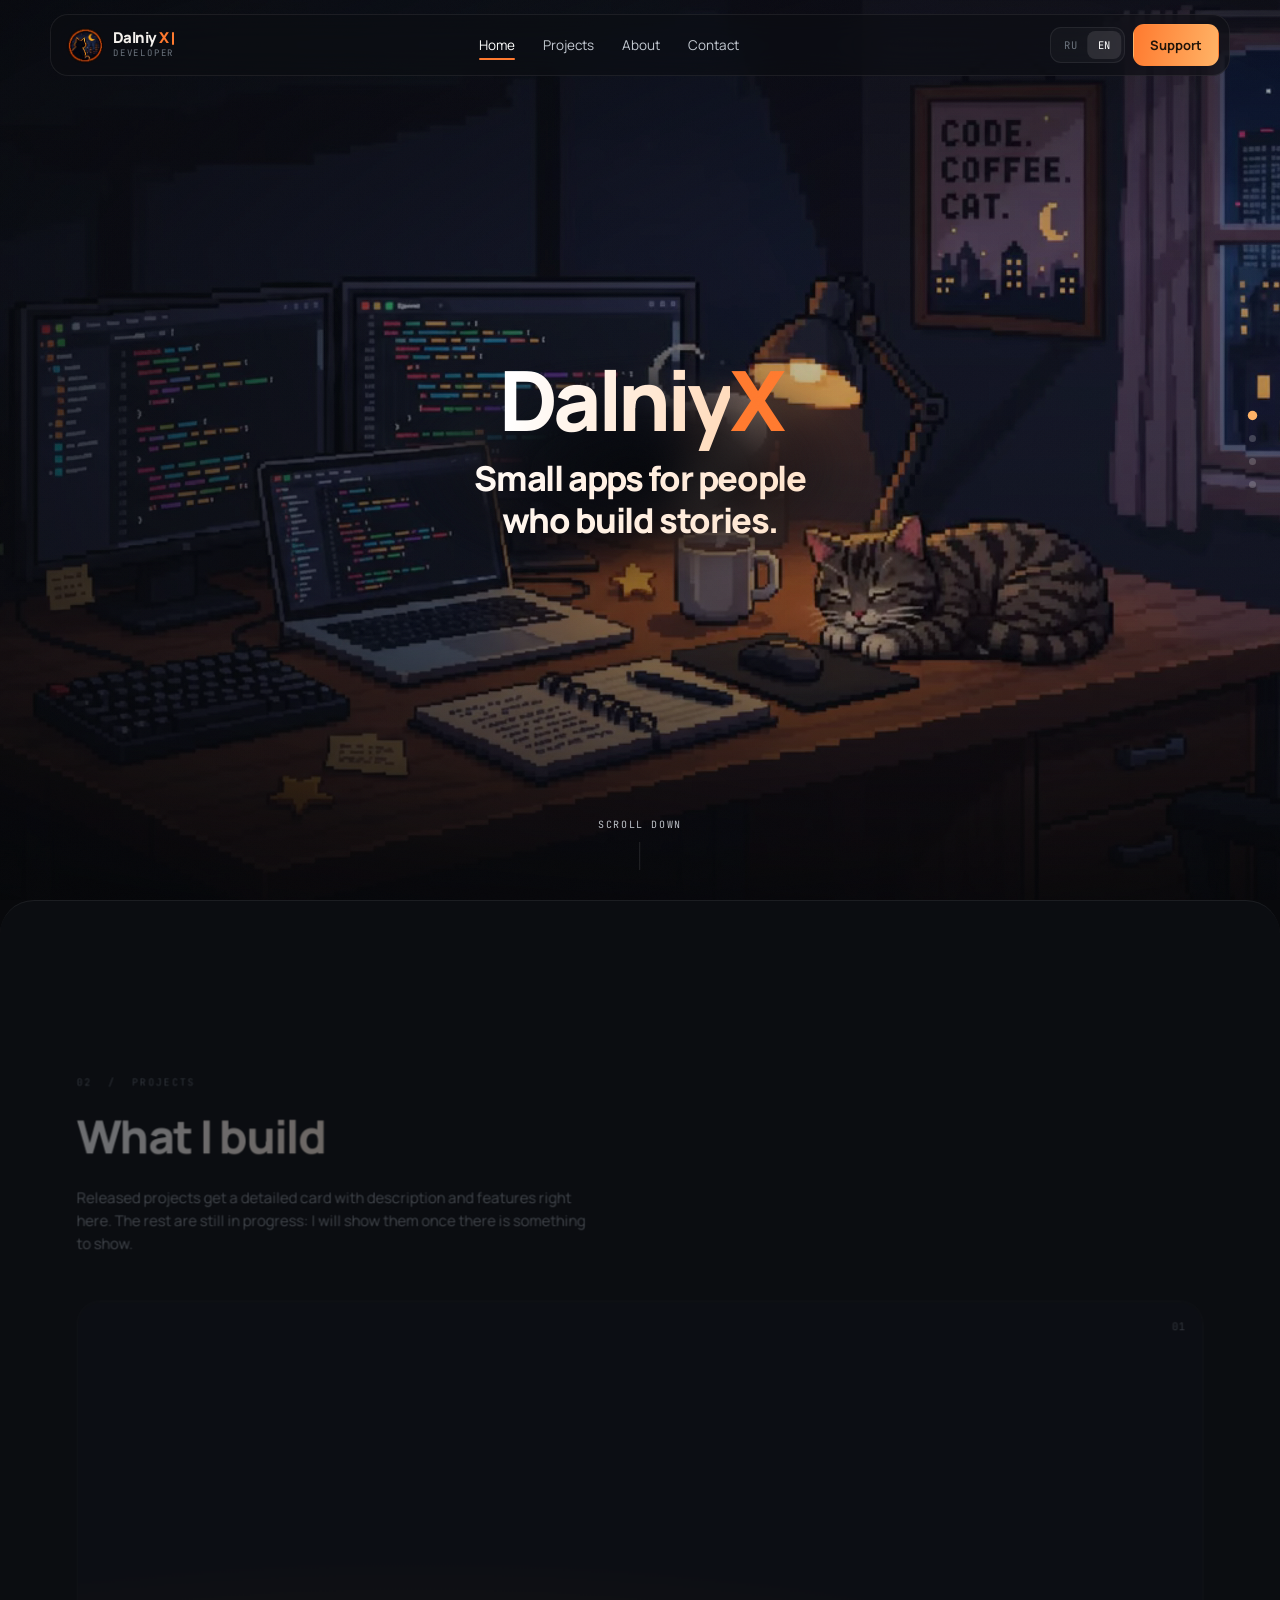
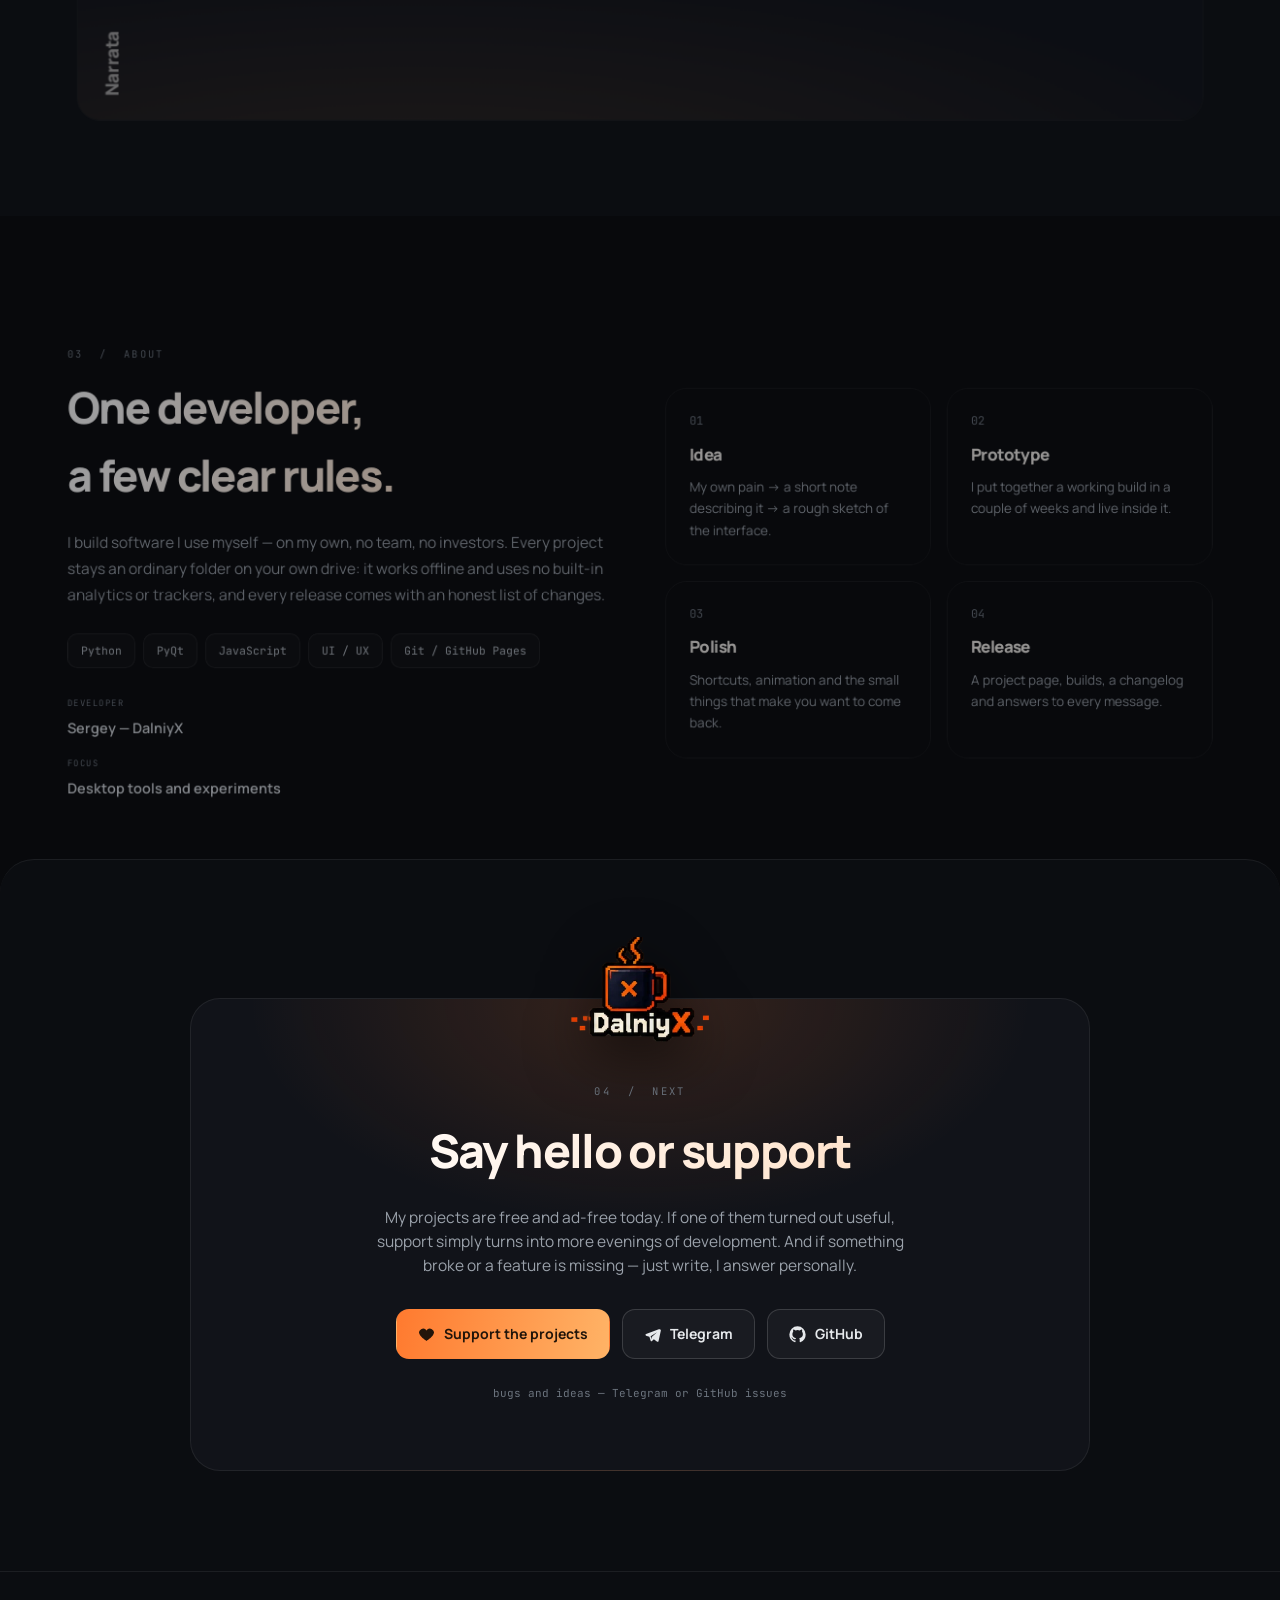
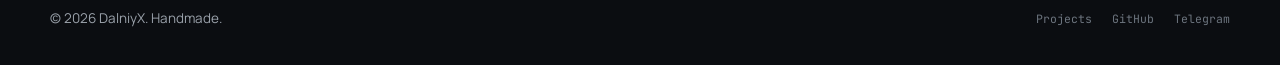
==== commit e0129b06: "Обновление сайта" ====
--- a/docs/index.html
+++ b/docs/index.html
@@ -6,14 +6,31 @@
 <title>DalniyX — независимый разработчик</title>
 <meta name="description" content="DalniyX — независимый разработчик. Небольшие приложения для тех, кто создаёт истории.">
 <meta name="theme-color" content="#08090c">
+<!-- Превью ссылки (Telegram, VK, Discord…). Адреса картинки и страницы обязаны быть
+     абсолютными; если сайт переедет на свой домен — поменять dalniyx.github.io здесь
+     и в строках canonical/og:url. Сама картинка — assets/img/og-image.jpg, 1200×630. -->
+<link rel="canonical" href="https://dalniyx.github.io/">
 <meta property="og:title" content="DalniyX — независимый разработчик">
 <meta property="og:description" content="Небольшие приложения для тех, кто создаёт истории.">
 <meta property="og:type" content="website">
+<meta property="og:site_name" content="DalniyX">
+<meta property="og:url" content="https://dalniyx.github.io/">
+<meta property="og:locale" content="ru_RU">
+<meta property="og:locale:alternate" content="en_US">
+<meta property="og:image" content="https://dalniyx.github.io/assets/img/og-image.jpg">
+<meta property="og:image:type" content="image/jpeg">
+<meta property="og:image:width" content="1200">
+<meta property="og:image:height" content="630">
+<meta property="og:image:alt" content="DalniyX — небольшие приложения для тех, кто создаёт истории">
+<meta name="twitter:card" content="summary_large_image">
+<meta name="twitter:image" content="https://dalniyx.github.io/assets/img/og-image.jpg">
 <link rel="preconnect" href="https://fonts.googleapis.com">
 <link rel="preconnect" href="https://fonts.gstatic.com" crossorigin>
 <link href="https://fonts.googleapis.com/css2?family=Manrope:wght@400;500;600;700;800&family=JetBrains+Mono:wght@400;500&display=swap" rel="stylesheet">
-<link rel="icon" href="data:image/svg+xml,%3Csvg xmlns='http://www.w3.org/2000/svg' viewBox='0 0 32 32'%3E%3Crect width='32' height='32' rx='8' fill='%23ff7a2f'/%3E%3Ctext x='16' y='22' font-family='monospace' font-size='14' font-weight='700' text-anchor='middle' fill='%231a1207'%3EDX%3C/text%3E%3C/svg%3E">
-<link rel="stylesheet" href="assets/style.css?v=20260927w">
+<link rel="icon" type="image/png" sizes="32x32" href="assets/img/favicon-32.png">
+<link rel="icon" type="image/png" sizes="64x64" href="assets/img/favicon-64.png">
+<link rel="apple-touch-icon" href="assets/img/apple-touch-icon.png">
+<link rel="stylesheet" href="assets/style.css?v=20261002c">
 <script>setTimeout(function(){document.documentElement.classList.add("ready")},1500);</script>
 <style>
   /* стили, нужные только главной */
@@ -116,7 +133,7 @@
         <img class="brand-icon" src="assets/img/brand-icon.png" alt="" width="40" height="40">
         <span class="brand-text">
           <span class="brand-name">Dalniy<span class="x">X</span><i class="cursor" aria-hidden="true"></i></span>
-          <span class="brand-sub">indie dev</span>
+          <span class="brand-sub">Developer</span>
         </span>
       </a>
 
@@ -175,7 +192,7 @@
     </h1>
   </div>
 
-  <a class="scroll-hint" id="scrollHint" href="#intro" aria-hidden="true" tabindex="-1">
+  <a class="scroll-hint" id="scrollHint" href="#projects" aria-hidden="true" tabindex="-1">
     <span data-t="home.scroll">Листайте вниз</span>
     <i></i>
   </a>
@@ -226,8 +243,8 @@
       <h2 class="grad rv" style="margin-top:12px;font-size:clamp(2rem,4.2vw,2.8rem)" data-t="home.ab.h2">Один разработчик<br>и понятные правила.</h2>
       <p class="rv" style="margin-top:22px;font-size:15.5px;line-height:1.75;color:var(--muted)" data-t="home.ab.p1">
         Я делаю софт, которым пользуюсь сам — в одиночку, без команды и инвесторов.
-        Каждый проект остаётся обычной папкой на вашем диске: работает без интернета,
-        ничего о вас не собирает, а версии выходят с честным списком изменений.
+        Каждый проект остаётся обычной папкой на вашем диске: работает без интернета
+        и не использует встроенную аналитику и трекеры, а версии выходят с честным списком изменений.
       </p>
 
       <div class="tags rv">
@@ -306,7 +323,6 @@
     </div>
     <div class="links">
       <a href="#projects" data-t="nav.projects">Проекты</a>
-      <a href="narrata.html">Narrata</a>
       <a href="https://github.com/dalniyx" data-link="github" target="_blank" rel="noopener">GitHub</a>
       <a href="https://t.me/dalniyx" data-link="telegram" target="_blank" rel="noopener">Telegram</a>
     </div>
@@ -329,7 +345,7 @@
         <span><b>Boosty</b><small data-t="support.boostySub">регулярная поддержка</small></span>
         <span class="go">→</span>
       </a>
-      <a class="support-item" href="" data-link="patreon" target="_blank" rel="noopener">
+      <a class="support-item" data-link="patreon" target="_blank" rel="noopener">
         <span class="ico p sm" style="width:38px;height:38px;border-radius:11px;font-weight:800;color:#2b0e08">P</span>
         <span><b>Patreon</b><small data-t="support.patreonSub">регулярная поддержка</small></span>
         <span class="go">→</span>
@@ -339,12 +355,12 @@
         <span><b>DonationAlerts</b><small data-t="support.daSub">разовый донат</small></span>
         <span class="go">→</span>
       </a>
-      <a class="support-item" href="" data-link="tbank" target="_blank" rel="noopener">
+      <a class="support-item" data-link="tbank" target="_blank" rel="noopener">
         <span class="ico y sm" style="width:38px;height:38px;border-radius:11px;font-weight:800;color:#22150a">Т</span>
         <span><b>Т-Банк</b><small data-t="support.tbankSub">сбор картой, без регистрации</small></span>
         <span class="go">→</span>
       </a>
-      <a class="support-item" href="https://pay.cloudtips.ru/p/00000000" data-link="cloudtips" target="_blank" rel="noopener">
+      <a class="support-item" data-link="cloudtips" target="_blank" rel="noopener">
         <span class="ico g sm" style="width:38px;height:38px;border-radius:11px;font-weight:800;color:#0a0d11">₽</span>
         <span><b>CloudTips</b><small data-t="support.ctSub">картой, без регистрации</small></span>
         <span class="go">→</span>
@@ -355,10 +371,9 @@
 </dialog>
 
 <!-- ============ МОДАЛКА ПРОЕКТА ============
-     Общее окно проекта вместо отдельных страниц (narrata.html физически ещё
-     лежит). Открывается только у проектов с включённым «Окно проекта по клику»
-     в Студии; всё наполнение — из project.details в content.js, см.
-     fillProjectModal() в app.js. -->
+     Общее окно проекта вместо отдельных страниц. Открывается только у проектов
+     с включённым «Окно проекта по клику» в Студии; всё наполнение — из
+     project.details в content.js, см. fillProjectModal() в app.js. -->
 <dialog class="project-modal" id="projectModal" aria-label="Project">
   <div class="project-modal-box">
     <button class="project-modal-close" data-close aria-label="Закрыть">
@@ -380,8 +395,8 @@
   </div>
 </dialog>
 
-<script src="assets/content.js?v=20260927w" defer></script>
-<script src="assets/i18n.js?v=20260927w" defer></script>
-<script src="assets/app.js?v=20260927w" defer></script>
+<script src="assets/content.js?v=20261002c" defer></script>
+<script src="assets/i18n.js?v=20261002c" defer></script>
+<script src="assets/app.js?v=20261002c" defer></script>
 </body>
 </html>
--- a/docs/assets/style.css
+++ b/docs/assets/style.css
@@ -231,10 +231,6 @@
 .b-soon{border:1px solid rgba(135,165,184,.3);background:rgba(135,165,184,.1);color:#b6cddb}
 .b-idea{border:1px solid var(--line-strong);background:rgba(255,255,255,.04);color:#aeb5bd}
 .dot{width:6px;height:6px;border-radius:50%;background:var(--ok);box-shadow:0 0 10px rgba(88,207,149,.55)}
-
-.chips{display:flex;flex-wrap:wrap;gap:7px;font-family:var(--mono);font-size:10.5px}
-.chip{padding:5px 10px;border-radius:8px;border:1px solid var(--line);background:rgba(255,255,255,.04);color:#a7aeb6}
-.chip.hot{border-color:rgba(255,122,47,.3);background:var(--acc-soft);color:var(--acc-2)}
 
 .prog-head{display:flex;justify-content:space-between;font-family:var(--mono);font-size:10.5px;color:var(--dim);margin-bottom:8px}
 .prog{height:4px;border-radius:99px;background:rgba(255,255,255,.07);overflow:hidden}
@@ -420,25 +416,6 @@
   92%,100%{filter:grayscale(.55);transform:translate(0,0) scale(1);opacity:.5}
 }
 
-/* ---------- окно-мокап ---------- */
-.mock{position:relative;border:1px solid var(--line);border-radius:18px;overflow:hidden;
-  background:linear-gradient(180deg,#15181e,#0e1116);box-shadow:var(--shadow)}
-.mock-bar{display:flex;align-items:center;gap:7px;padding:12px 15px;border-bottom:1px solid var(--line);background:rgba(255,255,255,.025)}
-.mock-bar i{width:11px;height:11px;border-radius:50%;display:block}
-.mock-bar .t{margin-left:10px;font-family:var(--mono);font-size:10.5px;color:var(--dim)}
-.mock-body{display:grid;grid-template-columns:152px 1fr;min-height:340px}
-.mock-side{border-right:1px solid var(--line);padding:14px 10px;display:flex;flex-direction:column;gap:5px}
-.mock-side .cap{font-family:var(--mono);font-size:9px;letter-spacing:.18em;text-transform:uppercase;color:#59616a;padding:0 8px 6px}
-.mock-side .it{display:flex;align-items:center;gap:9px;padding:7px 10px;border-radius:9px;font-size:12.5px;color:#959da6}
-.mock-side .it s{width:5px;height:5px;border-radius:50%;background:#434b55;display:block}
-.mock-side .it.on{background:rgba(255,255,255,.07);color:#fff}
-.mock-side .it.on s{background:var(--acc)}
-.mock-side .add{margin-top:auto;text-align:center;padding:8px;border:1px dashed var(--line-strong);border-radius:9px;font-size:10.5px;color:#666f79}
-.mock-main{padding:22px}
-.mock-main .cap{font-family:var(--mono);font-size:10px;letter-spacing:.16em;text-transform:uppercase;color:var(--acc-2)}
-.mock-main h3{margin:9px 0 0;font-size:19px}
-.mock-text{margin-top:16px;font-size:13.5px;line-height:1.8;color:#a2aab3}
-
 /* ---------- модалка поддержки ---------- */
 dialog.support{border:0;padding:0;background:transparent;max-width:min(460px,calc(100% - 32px));color:var(--text)}
 dialog.support::backdrop{background:rgba(6,7,10,.7);backdrop-filter:blur(10px);opacity:0;transition:opacity .4s var(--e-out)}
@@ -590,10 +567,26 @@
   .grid-3,.grid-2{grid-template-columns:1fr}
   .card-in{padding:22px}
   .scene{min-height:320px}
-  .mock-body{grid-template-columns:108px 1fr}
-  .mock-side .it{font-size:11.5px;padding:6px 8px}
   .site-foot{justify-content:center;text-align:center}
 }
+
+/* ---------- видимый фокус с клавиатуры ----------
+   Только :focus-visible — клик мышью рамку не показывает. Стоит после всех
+   правил компонентов, чтобы их не перебивали. */
+a:focus-visible,
+button:focus-visible,
+select:focus-visible,
+input:focus-visible,
+textarea:focus-visible,
+[tabindex]:focus-visible{outline:2px solid var(--acc-2);outline-offset:3px}
+/* колонка гармошки обрезается своим контейнером — рамка рисуется внутрь */
+.accordion .ac-col:focus-visible{outline-offset:-4px}
+/* тесные контролы внутри своих рамок — меньший зазор */
+.lang button:focus-visible,.dots button:focus-visible{outline-offset:1px}
+
+/* бегущая строка скрыта (меньше двух проектов в релизе) — панель
+   проектов не должна наезжать на низ первого экрана (там подсказка скролла) */
+.marquee[hidden] + .slide--soft{margin-top:0}
 
 @media(prefers-reduced-motion:reduce){
   *{animation:none!important;transition:none!important}
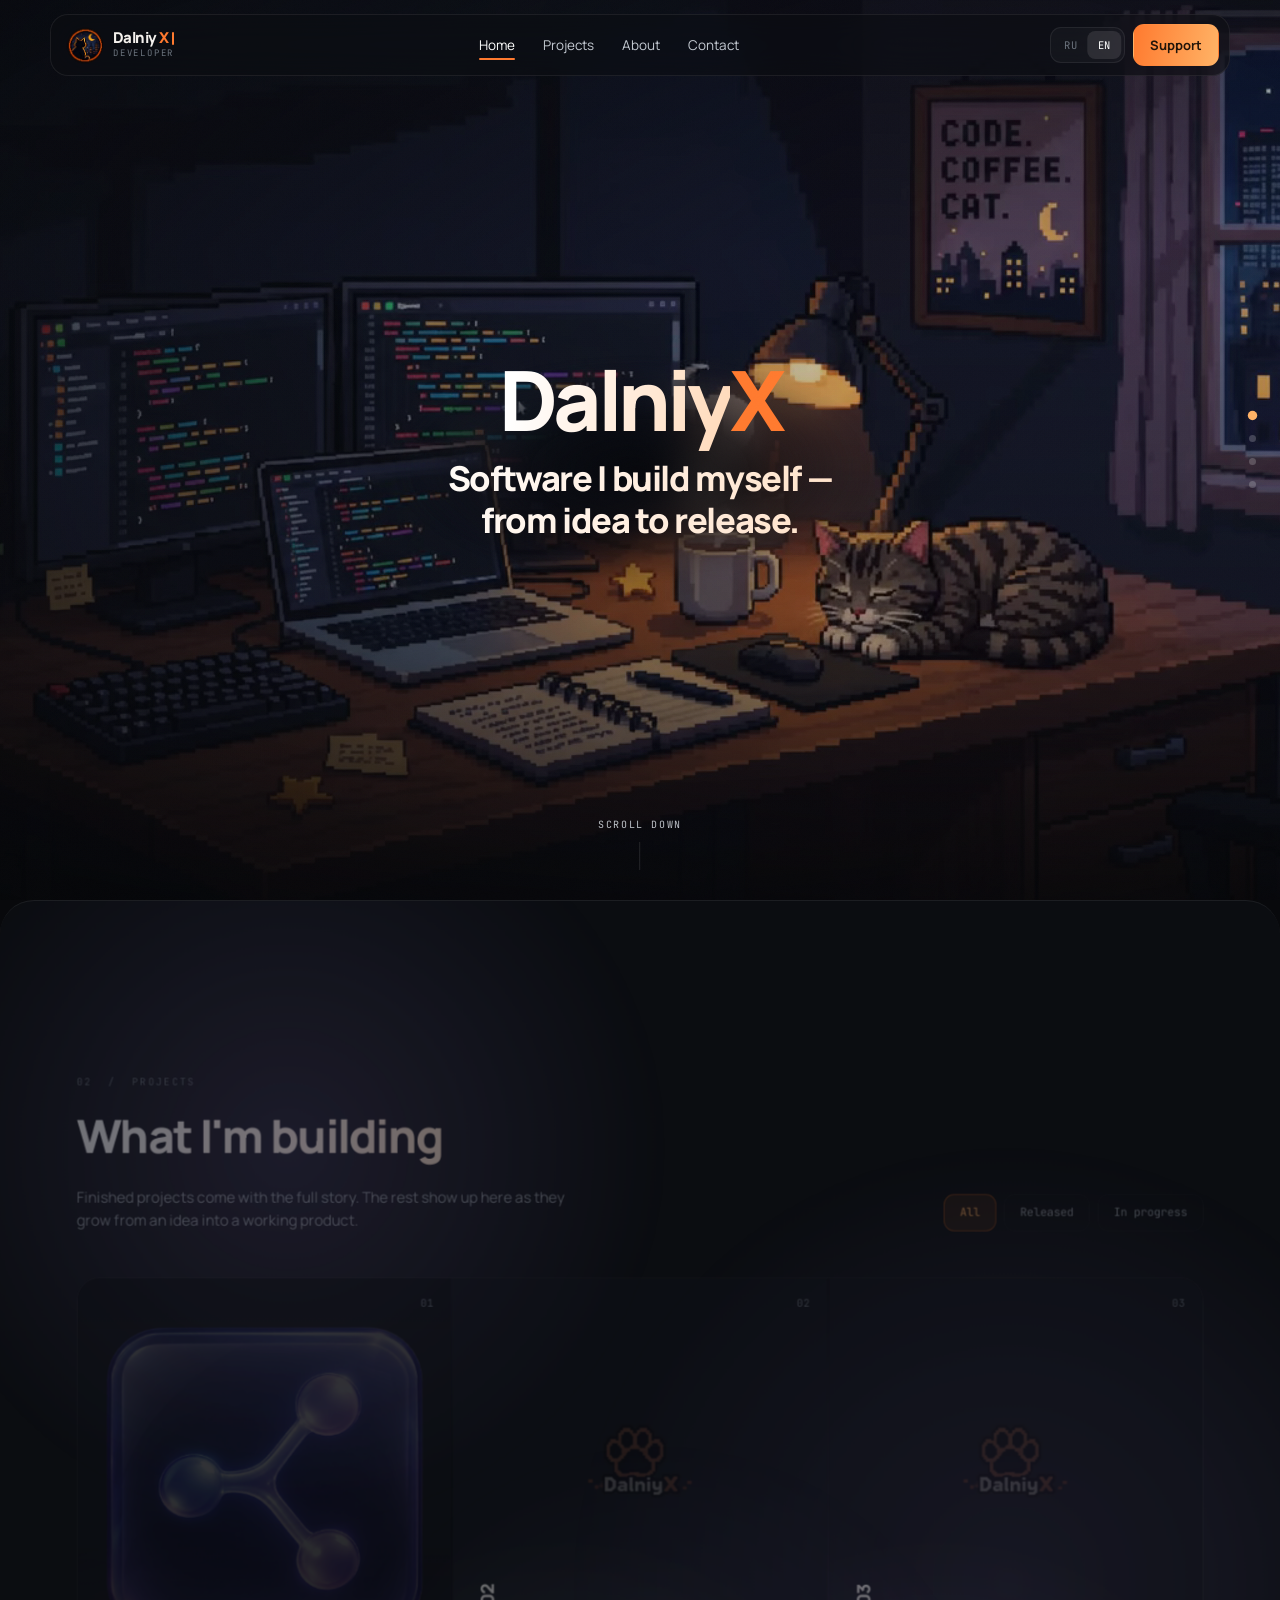
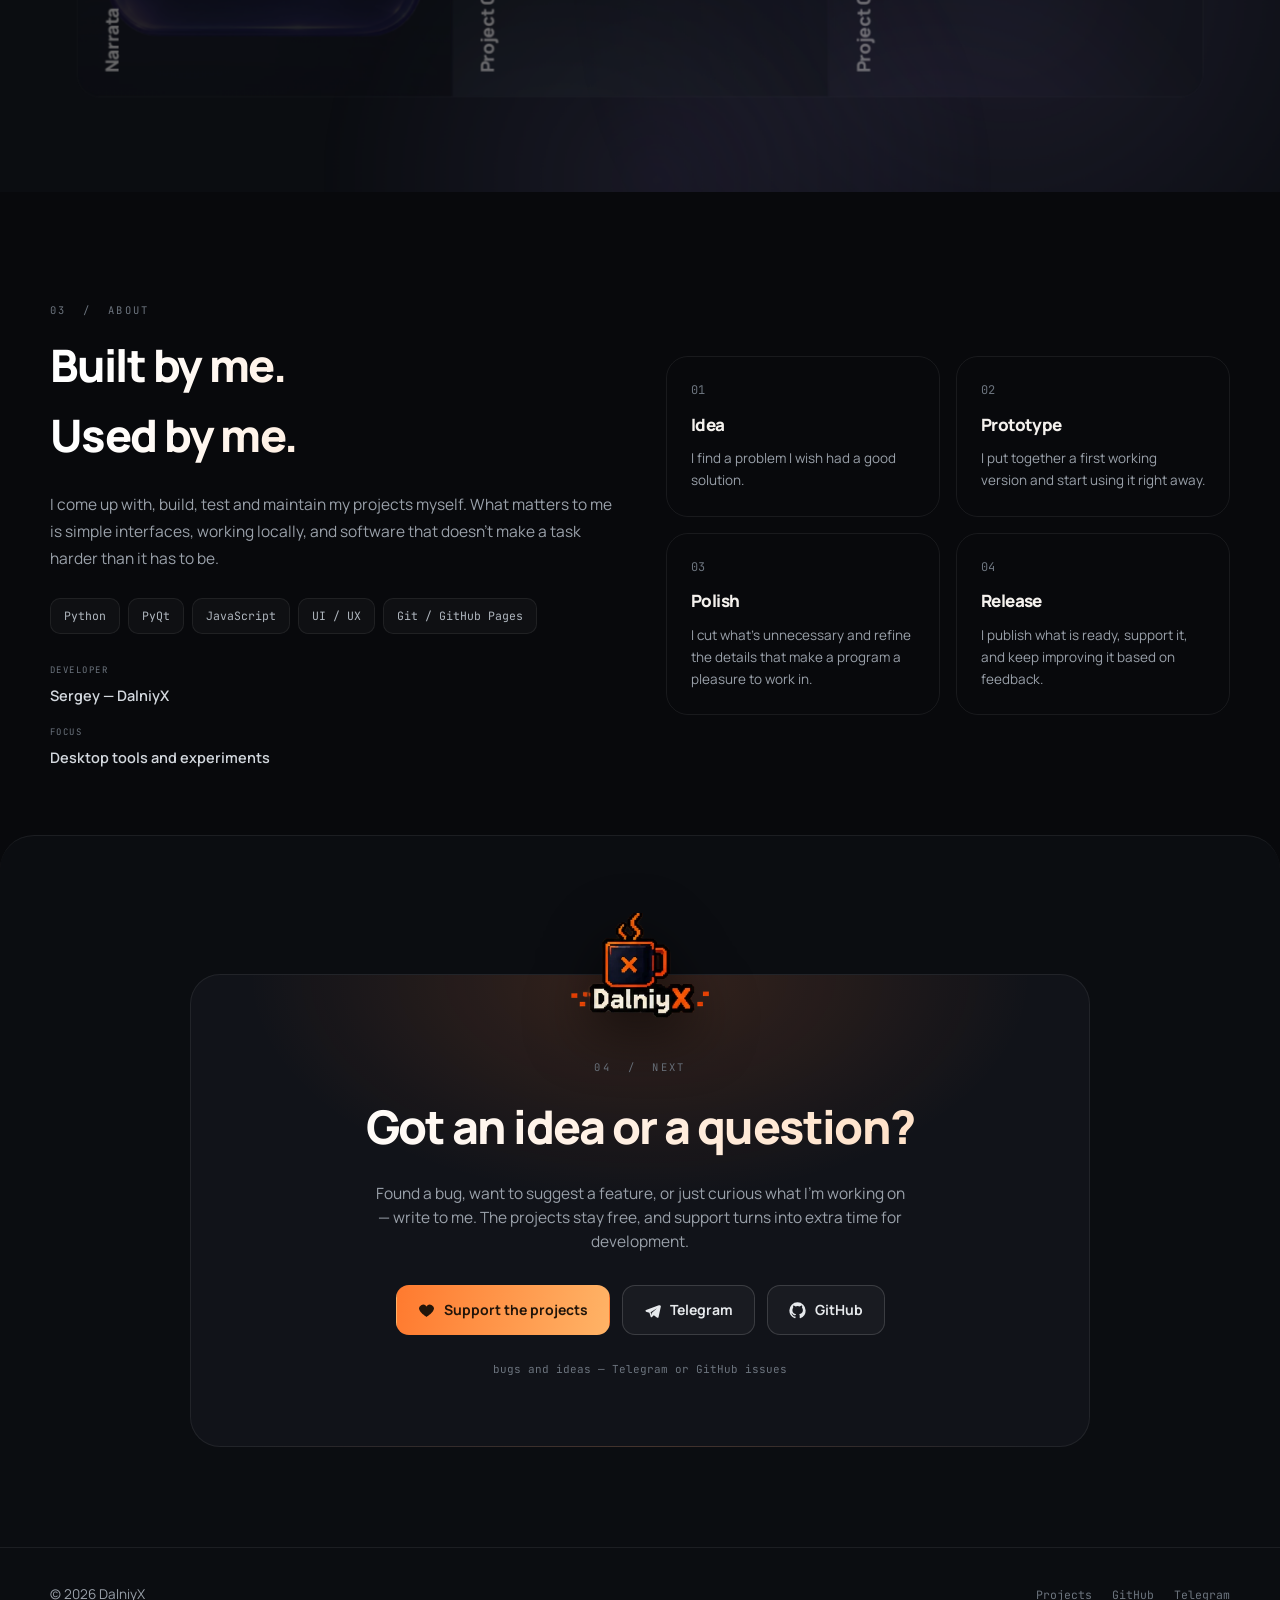
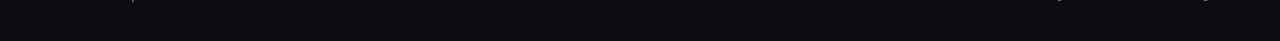
==== commit 45e9e031: "Обновление сайта" ====
--- a/docs/index.html
+++ b/docs/index.html
@@ -4,14 +4,14 @@
 <meta charset="UTF-8">
 <meta name="viewport" content="width=device-width, initial-scale=1">
 <title>DalniyX — независимый разработчик</title>
-<meta name="description" content="DalniyX — независимый разработчик. Небольшие приложения для тех, кто создаёт истории.">
+<meta name="description" content="DalniyX — независимый разработчик. Небольшие приложения и эксперименты, которые решают реальные задачи и которыми мне самому хочется пользоваться.">
 <meta name="theme-color" content="#08090c">
 <!-- Превью ссылки (Telegram, VK, Discord…). Адреса картинки и страницы обязаны быть
      абсолютными; если сайт переедет на свой домен — поменять dalniyx.github.io здесь
      и в строках canonical/og:url. Сама картинка — assets/img/og-image.jpg, 1200×630. -->
 <link rel="canonical" href="https://dalniyx.github.io/">
 <meta property="og:title" content="DalniyX — независимый разработчик">
-<meta property="og:description" content="Небольшие приложения для тех, кто создаёт истории.">
+<meta property="og:description" content="Небольшие приложения и эксперименты, которые решают реальные задачи и которыми мне самому хочется пользоваться.">
 <meta property="og:type" content="website">
 <meta property="og:site_name" content="DalniyX">
 <meta property="og:url" content="https://dalniyx.github.io/">
@@ -30,7 +30,7 @@
 <link rel="icon" type="image/png" sizes="32x32" href="assets/img/favicon-32.png">
 <link rel="icon" type="image/png" sizes="64x64" href="assets/img/favicon-64.png">
 <link rel="apple-touch-icon" href="assets/img/apple-touch-icon.png">
-<link rel="stylesheet" href="assets/style.css?v=20261002c">
+<link rel="stylesheet" href="assets/style.css?v=20261002e">
 <script>setTimeout(function(){document.documentElement.classList.add("ready")},1500);</script>
 <style>
   /* стили, нужные только главной */
@@ -188,7 +188,7 @@
   <div class="wrap hero-copy" id="heroCopy">
     <h1 class="title">
       <span class="grad">Dalniy</span><span class="x">X</span>
-      <span class="title-sub grad" data-t="home.titleSub">Небольшие приложения<br>для тех, кто создаёт истории.</span>
+      <span class="title-sub grad" data-t="home.titleSub">Программы, которые я делаю сам —<br>от идеи до релиза.</span>
     </h1>
   </div>
 
@@ -208,12 +208,15 @@
 
 <!-- ============ 03 · ПРОЕКТЫ ============ -->
 <section class="slide slide--soft" id="projects" data-label="Проекты" data-label-en="Projects">
+  <!-- ambient: три больших мягких свечения цвета текущего проекта, едва заметно «дышат»;
+       цвет (--amb) выставляет app.js, движение и яркость — .proj-ambient в style.css -->
+  <div class="proj-ambient" id="projAmbient" aria-hidden="true"><i></i><i></i><i></i></div>
   <div class="wrap" data-scrub>
     <div class="sec-head">
       <div>
         <p class="eyebrow rv"><b>02</b> &nbsp;/&nbsp; <span data-t="home.pr.eyebrow">проекты</span></p>
-        <h2 class="grad rv" data-t="home.pr.h2">Что я делаю</h2>
-        <p class="sub rv" data-t="home.pr.sub">Готовые проекты живут на собственных страницах — с описанием, сборками и историей версий. Остальные пока в работе: покажу, как только будет что показывать.</p>
+        <h2 class="grad rv" data-t="home.pr.h2">Что я строю</h2>
+        <p class="sub rv" data-t="home.pr.sub">Готовые проекты — с подробностями. Остальные появляются здесь по мере того, как превращаются из идеи в работающий продукт.</p>
       </div>
       <div class="filters rv">
         <button class="f-btn on" data-f="all" data-t="home.f.all">Все</button>
@@ -240,12 +243,8 @@
   <div class="wrap about-grid" data-scrub>
     <div>
       <p class="eyebrow rv"><b>03</b> &nbsp;/&nbsp; <span data-t="home.ab.eyebrow">обо мне</span></p>
-      <h2 class="grad rv" style="margin-top:12px;font-size:clamp(2rem,4.2vw,2.8rem)" data-t="home.ab.h2">Один разработчик<br>и понятные правила.</h2>
-      <p class="rv" style="margin-top:22px;font-size:15.5px;line-height:1.75;color:var(--muted)" data-t="home.ab.p1">
-        Я делаю софт, которым пользуюсь сам — в одиночку, без команды и инвесторов.
-        Каждый проект остаётся обычной папкой на вашем диске: работает без интернета
-        и не использует встроенную аналитику и трекеры, а версии выходят с честным списком изменений.
-      </p>
+      <h2 class="grad rv" style="margin-top:12px;font-size:clamp(2rem,4.2vw,2.8rem)" data-t="home.ab.h2">Делаю сам.<br>Пользуюсь сам.</h2>
+      <p class="rv" style="margin-top:22px;font-size:15.5px;line-height:1.75;color:var(--muted)" data-t="home.ab.p1">Я придумываю, собираю, тестирую и поддерживаю свои проекты сам. Мне важны простые интерфейсы, локальная работа и программы, которые не усложняют задачу сильнее, чем она того требует.</p>
 
       <div class="tags rv">
         <span class="tag">Python</span>
@@ -264,19 +263,19 @@
     <div class="steps">
       <div class="card rv"><div class="card-in">
         <span class="n">01</span><h3 data-t="home.s1.t">Идея</h3>
-        <p data-t="home.s1.p">Своя боль → короткое описание в заметках → набросок интерфейса.</p>
+        <p data-t="home.s1.p">Нахожу задачу, которой самому не хватает хорошего решения.</p>
       </div></div>
       <div class="card rv"><div class="card-in">
         <span class="n">02</span><h3 data-t="home.s2.t">Прототип</h3>
-        <p data-t="home.s2.p">Собираю рабочую версию за пару недель и живу в ней каждый день.</p>
+        <p data-t="home.s2.p">Собираю первую рабочую версию и начинаю пользоваться ей сразу.</p>
       </div></div>
       <div class="card rv"><div class="card-in">
         <span class="n">03</span><h3 data-t="home.s3.t">Полировка</h3>
-        <p data-t="home.s3.p">Горячие клавиши, анимации и мелочи, ради которых хочется вернуться.</p>
+        <p data-t="home.s3.p">Убираю лишнее и довожу детали, которые делают программу приятной в работе.</p>
       </div></div>
       <div class="card rv"><div class="card-in">
         <span class="n">04</span><h3 data-t="home.s4.t">Релиз</h3>
-        <p data-t="home.s4.p">Страница проекта, сборки, changelog и ответы на обратную связь.</p>
+        <p data-t="home.s4.p">Публикую готовое, поддерживаю его и продолжаю развивать по обратной связи.</p>
       </div></div>
     </div>
   </div>
@@ -288,12 +287,8 @@
     <div class="final rv">
       <img class="final-mug" src="assets/img/support-mug.png" alt="" aria-hidden="true">
       <p class="eyebrow"><b>04</b> &nbsp;/&nbsp; <span data-t="home.fin.eyebrow">дальше</span></p>
-      <h2 class="grad" data-t="home.fin.h2">Написать или поддержать</h2>
-      <p class="sub" data-t="home.fin.sub">
-        Все приложения бесплатные и без рекламы. Если они пригодились — поддержка
-        превращается в новые вечера за кодом. А если что-то сломалось или не хватает
-        функции, просто напишите: отвечаю сам.
-      </p>
+      <h2 class="grad" data-t="home.fin.h2">Есть идея или вопрос?</h2>
+      <p class="sub" data-t="home.fin.sub">Нашли баг, хотите предложить функцию или просто посмотреть, над чем я работаю — напишите. Проекты остаются бесплатными, а поддержка превращается в дополнительное время на разработку.</p>
 
       <div class="final-row">
         <button class="btn btn-primary" data-support>
@@ -319,7 +314,7 @@
 <footer>
   <div class="wrap site-foot">
     <div style="display:flex;align-items:center;gap:11px">
-      <span>© <span data-year></span> DalniyX. <span data-t="footer.copy">Сделано вручную.</span></span>
+      <span>© <span data-year></span> DalniyX</span>
     </div>
     <div class="links">
       <a href="#projects" data-t="nav.projects">Проекты</a>
@@ -395,8 +390,8 @@
   </div>
 </dialog>
 
-<script src="assets/content.js?v=20261002c" defer></script>
-<script src="assets/i18n.js?v=20261002c" defer></script>
-<script src="assets/app.js?v=20261002c" defer></script>
+<script src="assets/content.js?v=20261002e" defer></script>
+<script src="assets/i18n.js?v=20261002e" defer></script>
+<script src="assets/app.js?v=20261002e" defer></script>
 </body>
 </html>
--- a/docs/assets/style.css
+++ b/docs/assets/style.css
@@ -260,13 +260,15 @@
 .ac-nav:hover{border-color:rgba(255,179,102,.5)}
 .ac-nav-prev{left:-16px}
 .ac-nav-next{right:-16px}
-.accordion .ac-col{position:relative;flex:1 1 0;min-width:74px;overflow:hidden;cursor:pointer;background:var(--surface);
+.accordion .ac-col{position:relative;isolation:isolate;flex:1 1 0;min-width:74px;overflow:hidden;cursor:pointer;background:var(--surface);
   transition:flex-grow .5s var(--e-soft),background var(--t-mid) var(--e-out),
     opacity var(--t-slow) var(--e-soft),transform var(--t-slow) var(--e-soft);
   /* .ac-col теперь всегда <button> (карточка открывает модалку, не ссылку) —
      сбрасываем стандартные стили кнопки браузера, дальше ведёт себя как раньше */
   display:block;width:100%;border:0;padding:0;font:inherit;text-align:left;color:inherit;
   -webkit-appearance:none;appearance:none}
+/* z-index:-1 — картинка под всем содержимым; isolation у .ac-col нужен, иначе она уходила бы ЗА фон самой колонки
+   (background:var(--surface)) и не была видна вообще */
 .accordion .ac-col .ac-img{position:absolute;inset:0;z-index:-1;width:100%;height:100%;object-fit:cover;
   filter:saturate(.65) brightness(.5);transition:filter .6s var(--e-out),transform 6s linear}
 .accordion .ac-col.has-img:hover .ac-img,.accordion .ac-col.has-img.open .ac-img{
@@ -416,6 +418,47 @@
   92%,100%{filter:grayscale(.55);transform:translate(0,0) scale(1);opacity:.5}
 }
 
+/* ---------- ambient-фон секции «Проекты» ----------
+   Три больших мягких свечения цвета текущего проекта (--amb ставит app.js:
+   цвет карточки под курсором/раскрытой, иначе первой видимой). Очень низкая
+   плотность, медленный дрейф и «дыхание» (transform), при наведении на карточку
+   (#projects.amb-hot) свечение чуть плотнее. Ни частиц, ни новых объектов.
+   @property делает смену цвета плавной (там, где он не поддержан — меняется сразу).
+   Без движения при prefers-reduced-motion: общий сброс анимаций в конце файла. */
+@property --amb{syntax:'<color>';inherits:true;initial-value:#ff9a4d}
+#projects{--amb:#ff9a4d;transition:--amb 1.6s var(--e-soft)}
+.proj-ambient{position:absolute;inset:0;z-index:0;overflow:hidden;border-radius:inherit;pointer-events:none;--m:1}
+.proj-ambient i{position:absolute;display:block;border-radius:50%;
+  width:calc(var(--s,760px) * var(--m));height:calc(var(--s,760px) * var(--m));
+  background:radial-gradient(closest-side,color-mix(in srgb,var(--amb) 30%,transparent),transparent);
+  opacity:.38;will-change:transform;transition:opacity 1.8s var(--e-soft)}
+.proj-ambient i:nth-child(1){--s:780px;left:-8%;top:-16%;animation:ambDriftA 28s ease-in-out infinite alternate}
+.proj-ambient i:nth-child(2){--s:900px;right:-14%;top:26%;animation:ambDriftB 36s ease-in-out infinite alternate}
+.proj-ambient i:nth-child(3){--s:700px;left:24%;bottom:-38%;opacity:.3;animation:ambDriftC 31s ease-in-out infinite alternate}
+.proj-ambient:not(.live) i{animation-play-state:paused}
+#projects.amb-hot .proj-ambient i{opacity:.55}
+#projects.amb-hot .proj-ambient i:nth-child(3){opacity:.44}
+#projects>.wrap{position:relative;z-index:1}
+@keyframes ambDriftA{from{transform:translate3d(0,0,0) scale(1)}to{transform:translate3d(7%,9%,0) scale(1.14)}}
+@keyframes ambDriftB{from{transform:translate3d(0,0,0) scale(1.08)}to{transform:translate3d(-8%,-7%,0) scale(.94)}}
+@keyframes ambDriftC{from{transform:translate3d(0,0,0) scale(.94)}to{transform:translate3d(9%,-6%,0) scale(1.12)}}
+@media(max-width:680px){.proj-ambient{--m:.55}}
+
+/* карточка проекта без своей картинки (релиз): вместо пустоты — логотип-эмблема
+   справа (слева остаётся место под текст раскрытой карточки). Это только визуальный
+   фолбэк из app.js (effectiveProjectImage), в content.js ничего не пишется. У WIP-карточек
+   такую роль уже играет лапа .ac-cat-paw — второй раз её не рисуем. */
+.accordion .ac-col .ac-emblem{position:absolute;z-index:0;top:44%;right:50%;translate:50% -50%;
+  width:min(64%,300px);height:auto;pointer-events:none;opacity:.5;filter:saturate(.75) drop-shadow(0 10px 26px rgba(0,0,0,.55));
+  transition:right .7s var(--e-soft),translate .7s var(--e-soft),width .7s var(--e-soft),opacity .7s var(--e-soft)}
+/* в покое — по центру колонки (как лапа у WIP), при наведении/раскрытии уходит вправо,
+   освобождая место тексту */
+.accordion .ac-col:hover .ac-emblem,.accordion .ac-col.open .ac-emblem{right:7%;translate:0 -50%;width:min(46%,300px);opacity:.9}
+@media(max-width:680px){
+  .accordion .ac-col .ac-emblem{width:min(40%,150px)}
+  .accordion .ac-col:hover .ac-emblem,.accordion .ac-col.open .ac-emblem{right:50%;translate:50% -50%;width:min(40%,150px);opacity:0}
+}
+
 /* ---------- модалка поддержки ---------- */
 dialog.support{border:0;padding:0;background:transparent;max-width:min(460px,calc(100% - 32px));color:var(--text)}
 dialog.support::backdrop{background:rgba(6,7,10,.7);backdrop-filter:blur(10px);opacity:0;transition:opacity .4s var(--e-out)}
@@ -440,7 +483,7 @@
 /* ---------- модалка проекта ----------
    --pm-acc — цвет проекта (Студия → «Цвет окна», иначе цвет иконки),
    выставляется из app.js; от него рамка, свечение, галочки и кнопка. */
-dialog.project-modal{border:0;padding:0;background:transparent;width:min(860px,calc(100% - 32px));max-width:none;
+dialog.project-modal{border:0;padding:0;background:transparent;width:min(940px,calc(100% - 32px));max-width:none;
   max-height:none;overflow:visible;color:var(--text)}
 dialog.project-modal::backdrop{background:rgba(6,7,10,.72);backdrop-filter:blur(12px);opacity:0;
   transition:opacity .4s var(--e-out)}
@@ -466,9 +509,21 @@
   transition:transform 1.4s var(--e-soft)}
 dialog.project-modal.shown .pm-cover img{transform:none}
 .pm-cover::after{content:"";position:absolute;inset:0;
-  background:linear-gradient(180deg,rgba(17,19,25,.1) 30%,var(--surface) 98%)}
+  background:linear-gradient(180deg,rgba(17,19,25,.04) 20%,rgba(17,19,25,.6) 56%,rgba(17,19,25,.93) 84%,var(--surface) 100%)}
+/* проект без своей обложки: цветной фон из цвета проекта + эмблема (logo-wide / лапа) по центру —
+   тот же слой .pm-cover, так что открытие, градиент снизу и наезд заголовка те же, что у обложки */
+.pm-cover--fallback{background:
+  radial-gradient(70% 115% at 50% 0%,color-mix(in srgb,var(--pm-acc) 30%,transparent),transparent 72%),
+  radial-gradient(46% 80% at 6% 100%,color-mix(in srgb,var(--pm-acc) 15%,transparent),transparent 72%),
+  radial-gradient(40% 70% at 96% 80%,color-mix(in srgb,var(--pm-acc) 12%,transparent),transparent 72%),
+  linear-gradient(180deg,#0e1015,#12141a)}
+.pm-cover--fallback{aspect-ratio:16/5.4}
+.pm-cover .pm-emblem{position:absolute;left:50%;top:40%;translate:-50% -50%;width:min(50%,380px);height:auto;
+  max-height:58%;object-fit:contain;filter:drop-shadow(0 14px 30px rgba(0,0,0,.5))}
+.pm-cover .pm-emblem--paw{width:min(24%,180px);opacity:.8;filter:grayscale(.35) drop-shadow(0 14px 30px rgba(0,0,0,.5))}
 .pm-body{position:relative;z-index:2;padding:40px 46px 44px}
-.has-cover .pm-body{margin-top:-64px;padding-top:0}
+.has-cover .pm-body{margin-top:-108px;padding-top:0}
+.has-cover .project-modal-title{text-shadow:0 2px 26px rgba(0,0,0,.45)}
 
 .project-modal-head{display:flex;align-items:center;gap:12px;padding-right:44px}
 .project-modal-title{margin:18px 0 0;font-size:clamp(2rem,4.4vw,2.8rem);letter-spacing:-.035em;line-height:1}
@@ -503,7 +558,8 @@
 .pm-body>:nth-child(7){--k:6}
 @media(max-width:560px){
   .pm-body{padding:28px 22px 26px}
-  .has-cover .pm-body{margin-top:-40px}
+  .has-cover .pm-body{margin-top:-60px}
+  .pm-cover{aspect-ratio:16/9}
   .pm-features{grid-template-columns:1fr}
 }
 
